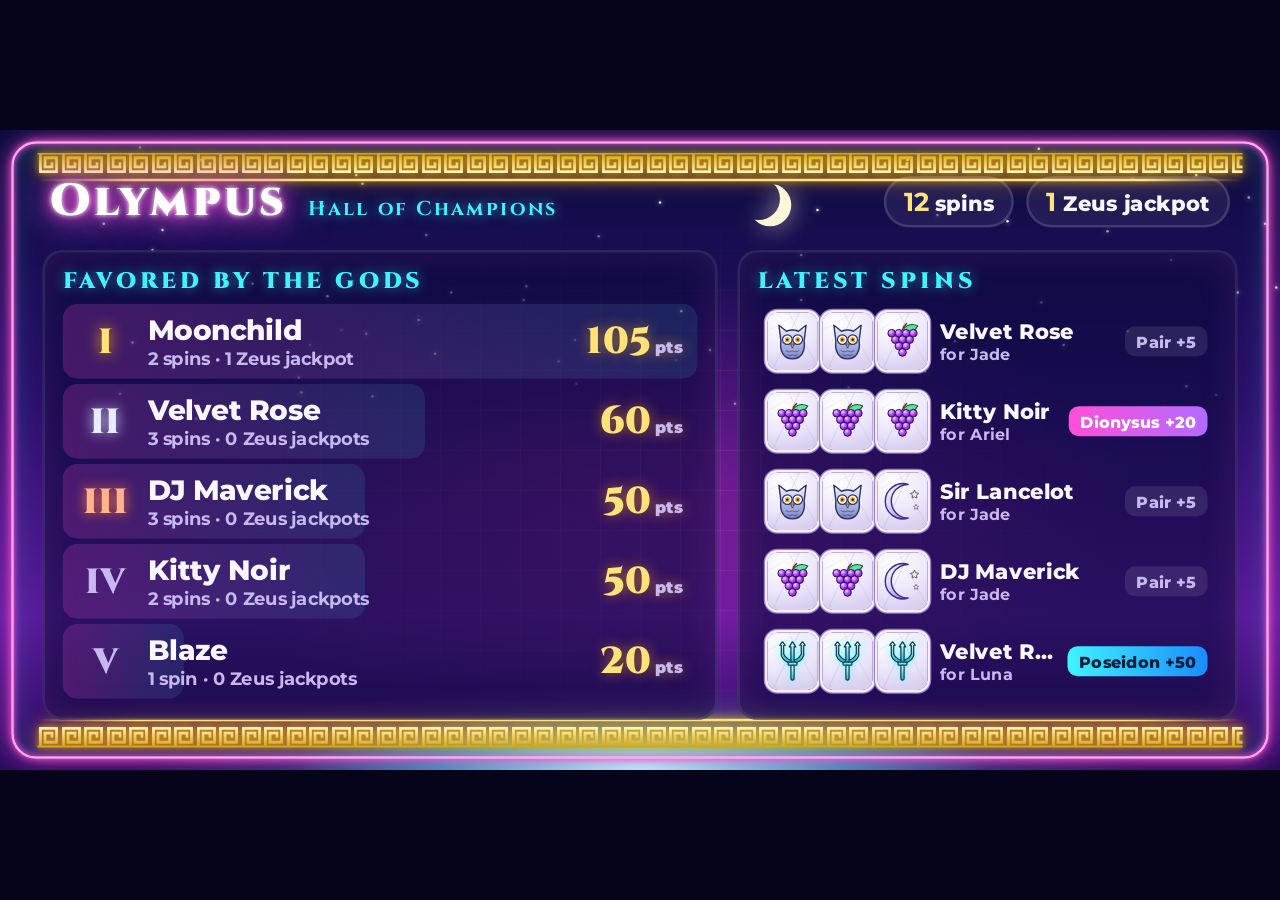
==== board.html @ 6d7fd1d7 "Add files via upload" ====
<!doctype html>
<html lang="en">
<head>
<meta charset="utf-8">
<meta name="viewport" content="width=device-width, initial-scale=1">
<title>Leaderboard</title>
<!-- In-world leaderboard. The board script drives it through the address after "#":
     t=club name, tot=spins.jackpots, n=sequence,
     top=name.points.spins.jackpots,... (best first)
     last=name.reels.outcome.points.dancer,... (newest first; reels like "555")
     goals=dancer.raised.goal.promise,... (tip goals), hit=dancer.goal.promise (Olympus Unlocked show)
     Names are URL-escaped, so "." and "," inside them never clash. With no "#", it plays a demo.
     Look and symbols come from theme.css and club.js. -->
<link rel="stylesheet" href="theme.css">
<style>
  header { position: absolute; left: 40px; right: 40px; top: 30px; height: 54px; z-index: 2; display: flex; align-items: center; justify-content: space-between; }
  .heading { display: flex; align-items: baseline; gap: 16px; }
  #club { font-size: 36px; display: inline-block; }
  #totals { display: flex; gap: 10px; }
  .chip { font-weight: 800; font-size: 17px; padding: 6px 14px; border-radius: 999px; background: #ffffff10; border: 2px solid #ffffff22; white-space: nowrap; }
  .chip b { color: var(--gold); font-size: 21px; }

  .panel { position: absolute; top: 96px; bottom: 40px; z-index: 2; border-radius: 16px; padding: 10px 14px;
           background: #0a0b3d99; border: 2px solid #ffffff1c; box-shadow: inset 0 0 30px #ff4fd822; }
  #left { left: 34px; width: 540px; }
  #right { left: 590px; right: 34px; }
  h2 { margin: 0 0 6px; font-family: var(--title-font); font-weight: 900; font-size: 18px; letter-spacing: 3px; color: var(--neon-cyan); text-shadow: 0 0 10px #3ff3ff88; }

  .row { position: relative; height: 60px; margin-bottom: 4px; border-radius: 12px; display: flex; align-items: center; gap: 12px; padding: 0 12px; overflow: hidden; }
  .row .bar { position: absolute; left: 0; top: 0; bottom: 0; border-radius: 12px; background: linear-gradient(90deg, #ff4fd833, #3ff3ff1a); transition: width .8s cubic-bezier(.2, .8, .2, 1); }
  .row > *:not(.bar) { position: relative; }
  .rank { width: 44px; text-align: center; font-family: var(--title-font); font-weight: 900; font-size: 28px; color: var(--dim); }
  .rank.r1 { color: var(--gold); text-shadow: 0 0 12px #ffb300; }
  .rank.r2 { color: #e8ecff; text-shadow: 0 0 10px #c9d4ff; }
  .rank.r3 { color: #ffb38a; text-shadow: 0 0 10px #ff7a3d; }
  .who { flex: 1; min-width: 0; }
  .name { font-weight: 800; font-size: 22px; white-space: nowrap; overflow: hidden; text-overflow: ellipsis; }
  .meta { font-size: 14px; color: var(--dim); font-weight: 700; }
  .score { font-family: var(--title-font); font-weight: 900; font-size: 30px; color: var(--gold); text-shadow: 0 0 10px #ffb30088; }
  .score small { font-family: var(--body-font); font-size: 13px; color: var(--dim); margin-left: 3px; }
  .row.hot { animation: hot 1.2s 2; }
  @keyframes hot { 50% { background: #ff4fd844; box-shadow: 0 0 20px #ff4fd888; } }

  .spin { height: 60px; margin-bottom: 4px; display: flex; align-items: center; gap: 10px; padding: 0 8px; border-radius: 12px; }
  .spin.new { animation: slide .6s cubic-bezier(.2, 1.3, .4, 1); background: #ffffff10; }
  @keyframes slide { from { transform: translateY(-40px); opacity: 0; } }
  .mini { display: flex; gap: 4px; }
  .mini div { width: 40px; height: 46px; border-radius: 8px; display: flex; align-items: center; justify-content: center;
              font-size: 32px; box-shadow: 0 0 0 2px #f4f1ff, 0 0 0 3px #9b7bd6; overflow: hidden; }
  .mini.rolling div .god { animation: roll .12s linear infinite; filter: blur(1.5px); }
  @keyframes roll { from { transform: translateY(-30px); } to { transform: translateY(30px); } }
  .spin .who .name { font-size: 17px; }
  .spin .meta { font-size: 13px; }
  .tag { font-weight: 800; font-size: 13px; padding: 4px 9px; border-radius: 8px; background: #ffffff18; color: var(--dim); white-space: nowrap; }
  .tag.w { background: linear-gradient(90deg, #ff4fd8, #b26bff); color: #fff; }
  .tag.p { background: linear-gradient(90deg, #3ff3ff, #1a8cff); color: #04203a; }
  .tag.j { background: linear-gradient(90deg, #fff6c2, #ffd23f); color: #4a2a00; box-shadow: 0 0 12px #ffd23f; }
  .empty { color: var(--dim); font-weight: 700; font-size: 18px; padding: 30px 10px; text-align: center; }
  .godtext { background: #0a0b3d88; }

  /* tip goals take turns with the latest spins */
  .goal { height: 64px; margin-bottom: 4px; padding: 6px 8px; border-radius: 12px; background: #ffffff0c; }
  .gline { display: flex; justify-content: space-between; align-items: baseline; gap: 10px; }
  .gline .name { font-size: 18px; }
  .amt { font-weight: 800; font-size: 14px; color: var(--gold); white-space: nowrap; }
  .gbar { height: 9px; margin: 4px 0 3px; border-radius: 5px; background: #ffffff18; overflow: hidden; }
  .gbar i { display: block; height: 100%; border-radius: 5px; background: linear-gradient(90deg, #ff4fd8, #ffe27a); box-shadow: 0 0 10px #ff4fd8; transition: width .8s; }
  .gprom { font-size: 13px; font-weight: 700; color: var(--dim); white-space: nowrap; overflow: hidden; text-overflow: ellipsis; }

  /* Olympus Unlocked: a dancer reached her tip goal */
  #ushow { position: absolute; inset: 0; z-index: 3; display: none;
           background: radial-gradient(60% 60% at 50% 50%, #ffd23f33, transparent 70%),
                       linear-gradient(180deg, #0a0b3df5, #2b0f6bf5 42%, #5a1a9af5 76%, #2a0a5ef5); }
  #ushow.on { display: block; animation: fadein .4s; }
  #ushow.out { animation: fadeout .5s forwards; }
  #ugods { position: absolute; left: 0; right: 0; top: 44px; display: flex; justify-content: center; gap: 34px; font-size: 84px; }
  #ugods span { animation: rise .7s cubic-bezier(.2, 1.6, .4, 1) both, hover 2s ease-in-out infinite alternate; }
  @keyframes rise { from { transform: translateY(70px) scale(.3); opacity: 0; } }
  @keyframes hover { to { translate: 0 -8px; } }
  #upromise { position: absolute; left: 60px; right: 60px; top: 398px; text-align: center; font-family: var(--title-font); font-weight: 900; font-size: 28px;
              color: var(--gold); text-shadow: 0 0 12px #ffb300aa; white-space: nowrap; overflow: hidden; text-overflow: ellipsis; }

  /* the big reel show played for each tipped spin, over the rankings */
  #show { position: absolute; inset: 0; z-index: 3; display: none;
          background: radial-gradient(55% 50% at 50% 58%, #ff2fd14d, transparent 70%),
                      linear-gradient(180deg, #0a0b3df5, #2b0f6bf5 42%, #5a1a9af5 76%, #2a0a5ef5); }
  #show.on, #gshow.on { display: block; animation: fadein .4s; }
  #show.out, #gshow.out { animation: fadeout .5s forwards; }
  #gshow { position: absolute; inset: 0; z-index: 3; display: none;
           background: radial-gradient(55% 50% at 50% 58%, #ff2fd14d, transparent 70%),
                       linear-gradient(180deg, #0a0b3df5, #2b0f6bf5 42%, #5a1a9af5 76%, #2a0a5ef5); }
  #gwho { position: absolute; left: 0; right: 0; top: 30px; text-align: center; }
  #gwho .title { font-size: 34px; display: inline-block; }
  #gwho .subtitle { font-size: 16px; margin-top: 2px; }
  #gtiles { position: absolute; left: 40px; right: 40px; top: 104px; bottom: 34px; display: flex; flex-wrap: wrap;
            justify-content: center; align-content: center; gap: 12px 22px; }
  .gtile { width: 210px; text-align: center; }
  .gname { font-family: var(--title-font); font-weight: 900; font-size: 17px; letter-spacing: 1px; color: #fff;
           text-shadow: 0 0 10px var(--neon-pink); white-space: nowrap; overflow: hidden; text-overflow: ellipsis; }
  .greels { display: flex; gap: 8px; justify-content: center; margin: 5px 0 6px; }
  .gtile .win-box { width: 56px; height: 120px; border-radius: 10px;
                    box-shadow: 0 0 0 3px #f4f1ff, 0 0 0 5px #9b7bd6, 0 0 14px 3px #ff4fd855, inset 0 0 14px #5a3a9a66; }
  .gtile .win-box.win { box-shadow: 0 0 0 3px #fff, 0 0 0 5px var(--wc), 0 0 26px 8px var(--wc); }
  .gtile .win-box::before, .gtile .win-box::after { height: 30px; }
  .gtile .cell { height: 40px; font-size: 32px; }
  .gtag { display: inline-block; }
  .gtag:empty { visibility: hidden; }
  .gtag.pop { animation: pop .5s cubic-bezier(.2, 1.6, .4, 1); }
  @keyframes fadein { from { opacity: 0; } }
  @keyframes fadeout { to { opacity: 0; } }
  #who { position: absolute; left: 0; right: 0; top: 30px; text-align: center; }
  #who .title { font-size: 38px; display: inline-block; }
  #who .subtitle { font-size: 18px; margin-top: 2px; }
  #reels { position: absolute; left: 0; right: 0; top: 112px; display: flex; justify-content: center; gap: 22px; }
  .win-box { --wc: #3ff3ff; position: relative; width: 210px; height: 270px; border-radius: 18px; overflow: hidden;
             box-shadow: 0 0 0 4px #f4f1ff, 0 0 0 7px #9b7bd6, 0 0 22px 6px #ff4fd866, 0 10px 30px #000c, inset 0 0 24px #5a3a9a66; }
  .win-box::before, .win-box::after { content: ""; position: absolute; left: 0; right: 0; height: 68px; z-index: 2; pointer-events: none; }
  .win-box::before { top: 0; background: linear-gradient(#2b0f6bd9, transparent); }
  .win-box::after { bottom: 0; background: linear-gradient(transparent, #2b0f6bd9); }
  .win-box.win { box-shadow: 0 0 0 4px #fff, 0 0 0 7px var(--wc), 0 0 50px 14px var(--wc), inset 0 0 24px #5a3a9a44; animation: pulse .5s infinite alternate; }
  @keyframes pulse { to { transform: scale(1.03); } }
  .win-box.thud { animation: thud .22s; }
  @keyframes thud { 40% { transform: translateY(6px); } }
  .strip { position: absolute; left: 0; right: 0; top: 0; will-change: transform; }
  .strip.fast { filter: blur(2.4px); }
  .cell { height: 90px; display: flex; align-items: center; justify-content: center; font-size: 70px; }
  .payline { position: absolute; left: 160px; right: 160px; top: 245px; height: 4px; border-radius: 2px; z-index: 3;
             background: linear-gradient(90deg, transparent, #ff4fd8, #3ff3ff, #ff4fd8, transparent); opacity: .6; box-shadow: 0 0 10px #ff4fd8; }
  #sbanner { position: absolute; left: 60px; right: 60px; top: 398px; height: 56px; display: flex; align-items: center; justify-content: center; gap: 16px; }
  #slabel { font-family: var(--title-font); font-weight: 900; font-size: 30px; letter-spacing: 1px; color: var(--gold);
            text-shadow: 0 0 10px #ffb300aa, 0 0 26px #ff4fd866; white-space: nowrap; overflow: hidden; text-overflow: ellipsis; max-width: 740px; }
  #slabel.pop, #spts { animation: pop .5s cubic-bezier(.2, 1.6, .4, 1); }
  @keyframes pop { from { transform: scale(.3); opacity: 0; } }
  #spts { font-weight: 800; font-size: 22px; padding: 6px 14px; border-radius: 12px; color: #fff;
          background: linear-gradient(90deg, #ff4fd8, #b26bff); box-shadow: 0 0 18px #ff4fd8aa; display: none; }
</style>
</head>
<body>
<div class="stage" id="stage">
  <header><div class="heading"><div class="title" id="club"></div><div class="subtitle">Hall of Champions</div></div><div id="totals"></div></header>
  <div class="panel" id="left"><h2>FAVORED BY THE GODS</h2><div id="top"></div></div>
  <div class="panel" id="right"><h2 id="rtitle">LATEST SPINS</h2><div id="last"></div><div id="goals" style="display:none"></div></div>
  <div id="show">
    <div class="column" style="left:84px;top:124px;height:244px"></div>
    <div class="column" style="right:84px;top:124px;height:244px"></div>
    <div id="who"></div>
    <div id="reels">
      <div class="win-box marble"><div class="strip"></div></div>
      <div class="win-box marble"><div class="strip"></div></div>
      <div class="win-box marble"><div class="strip"></div></div>
    </div>
    <div class="payline"></div>
    <div id="sbanner"><div id="slabel"></div><div id="spts"></div></div>
  </div>
  <div id="gshow"><div id="gwho"></div><div id="gtiles"></div></div>
  <div id="ushow"><div id="ugods"></div><div id="upromise"></div></div>
  <div class="tide" id="tide"></div>
  <div class="godtext" id="godtext"></div>
  <canvas class="fx" id="fx" width="1024" height="512"></canvas>
</div>
<script src="club.js"></script>
<script>
const stage = $('stage');
const fx = Fx($('fx'));
const NUMERALS = ['I', 'II', 'III', 'IV', 'V'];
let lastN = null, demoTimer = null;

fit(stage);
scenery(stage, [590, 38]);

function render(d, animate, fresh) {
  fitText($('club'), d.title || CLUB_DEFAULT, 400, 36);
  $('totals').innerHTML = `<div class="chip"><b>${d.spins}</b> spins</div>`
    + `<div class="chip"><b>${d.jackpots}</b> Zeus jackpot${d.jackpots == 1 ? '' : 's'}</div>`;

  const best = Math.max(1, ...d.top.map(p => p.pts));
  const hotName = animate && d.last[0] ? d.last[0].name : null;
  $('top').innerHTML = d.top.length ? d.top.map((p, i) => `
    <div class="row${p.name === hotName ? ' hot' : ''}">
      <div class="bar" style="width:${Math.max(6, p.pts / best * 100)}%"></div>
      <div class="rank r${i + 1}">${NUMERALS[i]}</div>
      <div class="who"><div class="name">${esc(p.name)}</div>
        <div class="meta">${p.spins} spin${p.spins == 1 ? '' : 's'} · ${p.jp} Zeus jackpot${p.jp == 1 ? '' : 's'}</div></div>
      <div class="score">${p.pts}<small>pts</small></div>
    </div>`).join('') : '<div class="empty">No spins yet tonight.<br>Tip a dancer\'s jar to spin the reels of the gods!</div>';

  $('last').innerHTML = d.last.length ? d.last.map((s, i) => {
    const cls = s.outcome === 'JACKPOT' ? 'j' : s.outcome === 'POSEIDON' ? 'p' : (s.outcome === 'MISS' || s.outcome === 'PAIR') ? '' : 'w';
    return `<div class="spin${animate && i === 0 ? ' new' : ''}">
      <div class="mini${animate && i === 0 ? ' rolling' : ''}">${s.reels.map(r => `<div class="marble">${sym(r)}</div>`).join('')}</div>
      <div class="who"><div class="name">${esc(s.name)}</div><div class="meta">for ${esc(s.dancer)}</div></div>
      <div class="tag ${cls}">${OUTCOMES[s.outcome] || esc(s.outcome)}${s.pts > 0 ? ' +' + s.pts : ''}</div>
    </div>`;
  }).join('') : '<div class="empty">Spins show up here as they happen.</div>';

  // Tip goals
  $('goals').innerHTML = d.goals.map(g => `<div class="goal">
      <div class="gline"><span class="name">${esc(g.dancer)}</span><span class="amt">L$${g.raised} / L$${g.goal}</span></div>
      <div class="gbar"><i style="width:${Math.min(100, g.raised / g.goal * 100)}%"></i></div>
      <div class="gprom">${esc(g.text) || '&nbsp;'}</div>
    </div>`).join('');
  haveGoals = d.goals.length > 0;
  showRight();

  if (animate && d.last[0]) {
    setTimeout(() => document.querySelectorAll('.mini.rolling').forEach(m => m.classList.remove('rolling')), 1300);
    let spins = fresh === undefined ? 1 : fresh;
    if (d.hit) spins--;   // the update that carries Olympus Unlocked isn't a spin
    if (d.group.length) { const g = d.group, payer = d.payer; queueShow(() => playGroupShow(g, payer)); }
    else {
      // Several spins can land between two updates: show each of them, oldest first
      for (let k = Math.min(spins, d.last.length) - 1; k >= 0; k--) {
        const s = d.last[k], label = k === 0 ? d.label : '';
        queueShow(() => playShow(s, label));
      }
    }
  }
  if (animate && d.hit) { const hit = d.hit; queueShow(() => playUnlock(hit)); }
}

// The right panel takes turns between the latest spins and the tip goals
let haveGoals = false, onGoals = false;
function showRight() {
  const g = onGoals && haveGoals;
  $('rtitle').textContent = g ? 'TIP GOALS' : 'LATEST SPINS';
  $('goals').style.display = g ? 'block' : 'none';
  $('last').style.display = g ? 'none' : 'block';
}
setInterval(() => { onGoals = !onGoals; showRight(); }, 8000);

// Shows wait their turn instead of cutting each other off
const showQueue = [];
let showing = false;
function queueShow(fn) {
  if (showQueue.length >= 8) showQueue.shift();
  showQueue.push(fn);
  if (!showing) nextShow();
}
function nextShow() {
  const fn = showQueue.shift();
  showing = !!fn;
  if (fn) fn();
}

// ---- the big reel shows: one tipper's spin, or "spin everyone" with every dancer at once (with sound)
const show = $('show'), gshow = $('gshow'), ushow = $('ushow');
const boxes = [...show.querySelectorAll('.win-box')];
const strips = [...show.querySelectorAll('.strip')];
const rand = () => Math.random() * GODS.length | 0;
const cell = i => `<div class="cell">${sym(i)}</div>`;
const around = i => [(i + 5) % 6, i, (i + 1) % 6];
const RANK = ['JACKPOT', 'POSEIDON', 'APHRODITE', 'DIONYSUS', 'ATHENA', 'ARTEMIS', 'PAIR'];
let showToken = 0, showTimer;

function setStatic(st, s) {
  st.dataset.cur = s; st.style.transition = 'none'; st.style.transform = 'translateY(0)';
  st.innerHTML = around(s).map(cell).join('');
}
strips.forEach(st => setStatic(st, rand()));
function thud(box) { box.classList.remove('thud'); void box.offsetWidth; box.classList.add('thud'); }

// Spins each strip to its final symbol; durFor(i) gives each strip's spin time, thudAt(i) whether its
// landing makes a sound; done() runs after the last one lands
function spinSet(sts, bxs, finals, cellH, durFor, thudAt, my, done) {
  let left = finals.length;
  Sound.whoosh();
  const ticker = setInterval(() => Sound.tick(), 70);
  finals.forEach((f, i) => {
    const st = sts[i], dur = durFor(i), from = +st.dataset.cur || 0, mid = [];
    for (let k = 0; k < 16 + (i % 3) * 5; k++) mid.push(rand());
    const seq = [(from + 5) % 6, from, ...mid, ...around(f)];
    st.style.transition = 'none'; st.style.transform = 'translateY(0)';
    st.innerHTML = seq.map(cell).join(''); void st.offsetWidth;
    st.classList.add('fast');
    st.style.transition = `transform ${dur}s cubic-bezier(.15,.6,.22,1.06)`;
    st.style.transform = `translateY(${-(seq.length - 3) * cellH}px)`;
    setTimeout(() => st.classList.remove('fast'), dur * 700);
    setTimeout(() => {
      if (my !== showToken) { clearInterval(ticker); return; }
      setStatic(st, f); thud(bxs[i]);
      if (thudAt(i)) Sound.stop();
      if (--left === 0) { clearInterval(ticker); done(); }
    }, dur * 1000 + 30);
  });
}

function markWins(bxs, reels) {
  const triple = reels[0] === reels[1] && reels[1] === reels[2];
  bxs.forEach((b, i) => {
    b.style.setProperty('--wc', GODS[reels[i]].color);
    if (triple || reels.filter(y => y === reels[i]).length > 1) b.classList.add('win');
  });
  return triple;
}

// Fade the show out after a while (sooner when others are waiting), light up the tipper's row
// in the rankings, then play the next waiting show
function endShowLater(el, my, name) {
  showTimer = setTimeout(() => {
    el.classList.add('out');
    setTimeout(() => {
      if (my !== showToken) return;
      el.className = ''; stage.classList.remove('win');
      [...document.querySelectorAll('.row')].forEach(row => {
        if (row.querySelector('.name').textContent === name) { row.classList.remove('hot'); void row.offsetWidth; row.classList.add('hot'); }
      });
      nextShow();
    }, 500);
  }, showQueue.length ? 4000 : 6500);
}

function startShow() {
  const my = ++showToken;
  clearTimeout(showTimer);
  show.className = ''; gshow.className = ''; ushow.className = ''; stage.classList.remove('win');
  return my;
}

function playShow(s, label) {
  if (s.reels.length !== 3) return nextShow();
  const my = startShow();
  $('who').innerHTML = `<div class="title"></div><div class="subtitle">spins the reels for ${esc(s.dancer)}</div>`;
  fitText($('who').firstChild, s.name, 760, 38);
  $('slabel').className = ''; $('slabel').textContent = ''; $('spts').style.display = 'none';
  boxes.forEach(b => b.classList.remove('win'));
  show.className = 'on';
  spinSet(strips, boxes, s.reels, 90, i => 1.6 + i * .45, () => true, my, () => {
    if (markWins(boxes, s.reels)) stage.classList.add('win');
    $('slabel').textContent = label || OUTCOMES[s.outcome] || ''; $('slabel').className = 'pop';
    if (s.pts > 0) { $('spts').textContent = `+${s.pts} pts`; $('spts').style.display = 'block'; }
    celebrate(stage, fx, s.outcome, $('godtext'), $('tide'), `${s.name} for ${s.dancer}`, true);
    endShowLater(show, my, s.name);
  });
}

// A dancer reached her tip goal: every god appears, and everything goes off at once
function playUnlock(hit) {
  const my = startShow();
  $('ugods').innerHTML = [5, 4, 3, 2, 0, 1].map((g, i) => `<span style="animation-delay:${i * .12}s, ${i * .2}s">${sym(g)}</span>`).join('');
  $('upromise').textContent = hit.text;
  ushow.className = 'on';
  stage.classList.add('win');
  celebrate(stage, fx, 'UNLOCK', $('godtext'), $('tide'), `${hit.dancer} reached her L$${hit.goal} goal!`, true);
  showTimer = setTimeout(() => {
    ushow.classList.add('out');
    setTimeout(() => { if (my !== showToken) return; ushow.className = ''; stage.classList.remove('win'); nextShow(); }, 500);
  }, 9000);
}

// "Spin everyone": a tile per dancer, all spinning together; the best result gets the big effect
function playGroupShow(group, payer) {
  if (!group.length) return nextShow();
  const my = startShow();
  $('gwho').innerHTML = `<div class="title"></div><div class="subtitle">spins the reels for every dancer!</div>`;
  fitText($('gwho').firstChild, payer, 760, 38);
  $('gtiles').innerHTML = group.map(g => `<div class="gtile"><div class="gname">${esc(g.dancer)}</div>
    <div class="greels">${[0, 1, 2].map(() => '<div class="win-box marble"><div class="strip"></div></div>').join('')}</div>
    <div class="gtag"></div></div>`).join('');
  const tiles = [...gshow.querySelectorAll('.gtile')];
  const sts = [...gshow.querySelectorAll('.strip')], bxs = [...gshow.querySelectorAll('.win-box')];
  sts.forEach(st => setStatic(st, rand()));
  gshow.className = 'on';
  const finals = [].concat(...group.map(g => g.reels));
  spinSet(sts, bxs, finals, 40, i => 1.4 + (i / 3 | 0) * .3 + (i % 3) * .3, i => i % 3 === 2, my, () => {
    let best = group[0];
    group.forEach((g, t) => {
      markWins(bxs.slice(t * 3, t * 3 + 3), g.reels);
      const tag = tiles[t].querySelector('.gtag');
      tag.textContent = `${OUTCOMES[g.outcome] || g.outcome}${g.pts > 0 ? ' +' + g.pts : ''}`;
      tag.className = 'gtag tag pop ' + (g.outcome === 'JACKPOT' ? 'j' : g.outcome === 'POSEIDON' ? 'p' : g.outcome === 'PAIR' ? '' : 'w');
      if (RANK.indexOf(g.outcome) < RANK.indexOf(best.outcome)) best = g;
    });
    stage.classList.add('win');
    celebrate(stage, fx, best.outcome, $('godtext'), $('tide'), `${payer} for ${best.dancer}`, true);
    endShowLater(gshow, my, payer);
  });
}

function parse(h) {
  const list = s => (s || '').split(',').filter(Boolean).map(e => e.split('.'));
  const tot = (h.tot || '0.0').split('.');
  return {
    title: dec(h.t), spins: +tot[0] || 0, jackpots: +tot[1] || 0, label: dec(h.lab), payer: dec(h.gp),
    group: list(h.grp).map(f => ({ dancer: dec(f[0]), reels: (f[1] || '').split('').map(Number), outcome: f[2] || '', pts: +f[3] || 0 })).filter(g => g.reels.length === 3),
    goals: list(h.goals).map(f => ({ dancer: dec(f[0]), raised: +f[1] || 0, goal: +f[2] || 1, text: dec(f[3]) })),
    hit: h.hit ? (f => ({ dancer: dec(f[0]), goal: f[1], text: dec(f[2]) }))(h.hit.split('.')) : null,
    top: list(h.top).map(f => ({ name: dec(f[0]), pts: +f[1] || 0, spins: +f[2] || 0, jp: +f[3] || 0 })),
    last: list(h.last).map(f => ({ name: dec(f[0]), reels: (f[1] || '').split('').map(Number), outcome: f[2] || '', pts: +f[3] || 0, dancer: dec(f[4]) }))
  };
}
function apply() {
  const h = readHash();
  if (!('n' in h)) return startDemo();
  clearInterval(demoTimer); demoTimer = null;
  if (h.n === lastN) { render(parse(h), false); return; }   // only the tip goals changed
  const animate = lastN !== null;
  // how many spins happened since the last update (the board script batches updates)
  const fresh = animate ? Math.max(1, Math.min(5, (+h.n) - (+lastN))) : 0;
  lastN = h.n;
  render(parse(h), animate, fresh);
}
addEventListener('hashchange', apply);

// ---- demo for previewing in a browser
function startDemo() {
  if (demoTimer) return;
  const names = ['Velvet Rose', 'DJ Maverick', 'Sir Lancelot', 'Kitty Noir', 'Blaze', 'Moonchild', 'Rocco'];
  const dancers = ['Ariel', 'Luna', 'Jade'];
  const outs = [['JACKPOT', 100, 5, 'ZEUS! Full power for 30s'], ['POSEIDON', 50, 4, "Poseidon's tide for 20s"],
                ['APHRODITE', 30, 3, "Aphrodite's fireworks for 20s"], ['DIONYSUS', 20, 2, 'Wild Dionysus for 15s'],
                ['ATHENA', 15, 0, "Athena's blessing for 12s"], ['ARTEMIS', 10, 1, 'Moonlight pulses for 10s'],
                ['PAIR', 5, -1, 'A gift from the gods (8s)'], ['PAIR', 5, -1, 'A gift from the gods (8s)']];
  const stats = {}, d = { title: '', spins: 0, jackpots: 0, top: [], last: [], group: [], hit: null,
    goals: [{ dancer: 'Luna', raised: 620, goal: 1000, text: 'Lap dance raffle!' }, { dancer: 'Jade', raised: 1900, goal: 2500, text: 'Costume change' }, { dancer: 'Ariel', raised: 150, goal: 500, text: '' }] };
  let k = 0;
  const one = (name, dancer) => {
    const o = k % 9 === 4 ? outs[0] : k % 9 === 7 ? outs[1] : outs[2 + (Math.random() * (outs.length - 2) | 0)];
    k++;
    const a = Math.random() * 6 | 0, b = (a + 1 + (Math.random() * 5 | 0)) % 6;
    const reels = o[2] >= 0 ? [o[2], o[2], o[2]] : [a, a, b];
    const s = stats[name] || (stats[name] = { name, pts: 0, spins: 0, jp: 0 });
    s.pts += o[1]; s.spins++; if (o[0] === 'JACKPOT') { s.jp++; d.jackpots++; }
    d.spins++;
    d.last = [{ name, reels, outcome: o[0], pts: o[1], dancer }, ...d.last].slice(0, 5);
    d.label = o[3];
    return { dancer, reels, outcome: o[0], pts: o[1] };
  };
  // every third demo spin is a "spin everyone" across all the dancers
  let r = 0;
  const roll = (anim) => {
    const name = names[Math.random() * names.length | 0];
    d.group = [];
    d.hit = anim && r % 5 === 4 ? { dancer: 'Luna', goal: 1000, text: 'Lap dance raffle!' } : null;
    if (anim && r++ % 3 === 1) { d.payer = name; d.group = ['Ariel', 'Luna', 'Jade', 'Nyx', 'Calypso'].map(x => one(name, x)); }
    else one(name, dancers[Math.random() * dancers.length | 0]);
    d.top = Object.values(stats).sort((x, y) => y.pts - x.pts).slice(0, 5);
    render(d, anim);
  };
  for (let i = 0; i < 12; i++) roll(false);
  setTimeout(() => roll(true), 1500);
  demoTimer = setInterval(() => roll(true), 12000);
}

apply();
</script>
</body>
</html>
---- theme.css ----
/* Club look shared by every screen (index.html, board.html, dancer.html).
   Change colors and fonts here and all three follow. */
@import url('https://fonts.googleapis.com/css2?family=Cinzel:wght@700;900&family=Montserrat:wght@500;700;800&display=swap');

:root {
  --sky-top: #0a0b3d;
  --sky-mid: #2b0f6b;
  --sky-low: #5a1a9a;
  --neon-pink: #ff4fd8;
  --neon-cyan: #3ff3ff;
  --neon-violet: #b26bff;
  --marble: #f6f2ff;
  --gold: #ffe27a;
  --gold-deep: #c98a00;
  --ink: #fbf7ff;
  --dim: #c7b8ef;
  --title-font: Cinzel, Georgia, serif;
  --body-font: Montserrat, "Segoe UI", sans-serif;
}

* { box-sizing: border-box; }
html, body { margin: 0; height: 100%; background: #05041a; overflow: hidden; }
body { font-family: var(--body-font); color: var(--ink); }

/* 1024x512 scene, scaled to fit by club.js */
.stage {
  position: absolute; left: 50%; top: 50%; width: 1024px; height: 512px; transform-origin: center;
  overflow: hidden;   /* square corners: Second Life can't show see-through parts of a web screen */
  background:
    radial-gradient(55% 50% at 50% 58%, #ff2fd14d, transparent 70%),
    radial-gradient(60% 28% at 50% 106%, #3ff3ff66, transparent 70%),
    linear-gradient(180deg, var(--sky-top) 0%, var(--sky-mid) 42%, var(--sky-low) 76%, #2a0a5e 100%);
}
.stage.flash { animation: flash .12s 9 alternate; }
@keyframes flash { to { background: linear-gradient(180deg, #dff4ff, #b9a8ff 60%, #ff9fe8); } }

/* vaporwave tiled wall glowing behind the middle */
.grid { position: absolute; inset: 0; pointer-events: none;
  background-image: linear-gradient(#ffffff14 1px, transparent 1px), linear-gradient(90deg, #ffffff14 1px, transparent 1px);
  background-size: 32px 32px;
  -webkit-mask-image: radial-gradient(55% 60% at 50% 55%, #000, transparent 75%);
  mask-image: radial-gradient(55% 60% at 50% 55%, #000, transparent 75%); }

/* night sky */
.stars { position: absolute; left: 0; right: 0; top: 0; height: 46%; pointer-events: none; }
.stars i { position: absolute; width: 2px; height: 2px; border-radius: 50%; background: #fff; box-shadow: 0 0 4px #fff;
  animation: twinkle 3s infinite ease-in-out; }
@keyframes twinkle { 50% { opacity: .2; } }
.moon { position: absolute; width: 34px; height: 34px; border-radius: 50%; box-shadow: 9px 5px 0 0 #fff6d8;
  filter: drop-shadow(0 0 10px #fff6d8aa); pointer-events: none; }

/* glowing pool at the bottom */
.pool { position: absolute; left: 22%; right: 22%; bottom: -46px; height: 96px; border-radius: 50%; pointer-events: none;
  background: radial-gradient(#b8ffff, #3ff3ff77 40%, transparent 70%); filter: blur(3px); animation: pool 4s ease-in-out infinite alternate; }
@keyframes pool { to { opacity: .6; transform: scaleX(1.06); } }

/* neon tube around the edge */
.neon { position: absolute; inset: 9px; border-radius: 20px; border: 2px solid #ffa6ee; pointer-events: none; z-index: 5;
  box-shadow: 0 0 6px var(--neon-pink), 0 0 20px #ff4fd8aa, inset 0 0 6px var(--neon-pink), inset 0 0 22px #3ff3ff33;
  animation: buzz 7s infinite; }
@keyframes buzz { 0%, 91%, 93%, 95%, 100% { opacity: 1; } 92%, 94% { opacity: .55; } }
.stage.win .neon { animation: neonwin .35s infinite alternate; }
@keyframes neonwin { to { border-color: #b8ffff; box-shadow: 0 0 6px var(--neon-cyan), 0 0 26px #3ff3ffcc, inset 0 0 8px var(--neon-cyan), inset 0 0 26px #ff4fd855; } }

/* gold greek key bands */
.key { position: absolute; left: 30px; right: 30px; height: 18px; pointer-events: none;
  background: url("data:image/svg+xml,%3Csvg xmlns='http://www.w3.org/2000/svg' width='20' height='20'%3E%3Cdefs%3E%3ClinearGradient id='g' x1='0' y1='0' x2='0' y2='1'%3E%3Cstop offset='0' stop-color='%23fff3b0'/%3E%3Cstop offset='1' stop-color='%23e0a100'/%3E%3C/linearGradient%3E%3C/defs%3E%3Cpath d='M0 19H20M3 19V3H17V15H7V7H13V11' fill='none' stroke='url(%23g)' stroke-width='2.4'/%3E%3C/svg%3E") repeat-x 0 0 / 18px 18px;
  filter: drop-shadow(0 0 3px #ffb300) drop-shadow(0 0 8px #ffb30077); }
.key::after { content: ""; position: absolute; left: 0; right: 0; top: -5px; height: 2px; border-radius: 1px;
  background: linear-gradient(90deg, transparent, #ffe27a 8%, #ffe27a 92%, transparent); }
.key.top { top: 18px; transform: scaleY(-1); }
.key.bottom { bottom: 18px; }

/* marble column */
.column { position: absolute; width: 50px; pointer-events: none; border-radius: 3px;
  background: linear-gradient(90deg, #2b0f6b55, transparent 30%, transparent 65%, #2b0f6b77),
              repeating-linear-gradient(90deg, #fbf8ff 0 7px, #cfc4ea 7px 9px);
  box-shadow: -6px 0 18px #ff4fd866, 6px 0 18px #3ff3ff55; }
.column::before, .column::after { content: ""; position: absolute; left: -10px; right: -10px; height: 15px; border-radius: 4px;
  background: linear-gradient(#ffffff, #d6cdee); box-shadow: 0 0 10px #ff4fd855; }
.column::before { top: -13px; }
.column::after { bottom: -13px; }
.column .vine { position: absolute; left: -12px; top: 0; overflow: visible; z-index: 1; filter: drop-shadow(0 0 4px #5be3a066); }

/* titles in glowing neon capitals */
.title { font-family: var(--title-font); font-weight: 900; letter-spacing: 3px; color: #fff; white-space: nowrap;
  text-shadow: 0 0 4px #fff, 0 0 12px var(--neon-pink), 0 0 26px var(--neon-pink), 0 0 42px var(--neon-violet); }
.subtitle { font-family: var(--title-font); font-weight: 700; letter-spacing: 2px; color: var(--neon-cyan);
  text-shadow: 0 0 10px #3ff3ffaa; }

/* god symbols (drawn in club.js) */
.god { width: 1em; height: 1em; overflow: visible; vertical-align: middle; }
.god4 { filter: drop-shadow(0 0 4px #3ff3ffaa); }
.god5 { filter: drop-shadow(0 0 5px #ffd23fcc); }

/* white marble tile used for reels */
.marble {
  background:
    linear-gradient(115deg, transparent 40%, #b8a9d955 41.5%, transparent 43%),
    linear-gradient(62deg, transparent 63%, #b8a9d944 64%, transparent 65.5%),
    linear-gradient(150deg, transparent 20%, #c9bde633 21%, transparent 22.5%),
    radial-gradient(120% 80% at 30% 20%, #ffffff, #ece6fb 60%, #d9cff0);
}

/* big god announcement and Poseidon's wave */
.godtext { position: absolute; inset: 0; z-index: 7; display: none; flex-direction: column; align-items: center; justify-content: center; pointer-events: none; }
.godtext.show { display: flex; }
.godtext .big { font-family: var(--title-font); font-weight: 900; font-size: 130px; letter-spacing: 8px; line-height: 1;
  animation: zoom .6s cubic-bezier(.2, 1.6, .4, 1); }
.godtext .sub { font-family: var(--title-font); font-weight: 900; font-size: 32px; letter-spacing: 6px; color: #fff; margin-top: 6px;
  text-shadow: 0 0 12px var(--neon-pink); animation: zoom .6s .15s both cubic-bezier(.2, 1.6, .4, 1); }
.godtext.zeus .big { color: #fff8d0; font-size: 150px; text-shadow: 0 0 8px #fff, 0 0 20px #ffd23f, 0 0 40px #ffb300, 0 0 70px #9fdcff;
  animation: zoom .6s cubic-bezier(.2, 1.6, .4, 1), crackle .09s .6s 12 alternate; }
@keyframes crackle { to { text-shadow: 0 0 14px #fff, 0 0 34px #9fdcff, 0 0 60px #ffd23f, 0 0 90px #fff; } }
.godtext.poseidon .big { color: #e6ffff; text-shadow: 0 0 8px #fff, 0 0 20px #3ff3ff, 0 0 44px #1a8cff; }
.godtext.aphrodite .big { color: #ffe6f6; font-size: 104px; text-shadow: 0 0 8px #fff, 0 0 20px #ff4fd8, 0 0 44px #ff2f6e; }
.godtext.dionysus .big { color: #f3d2ff; font-size: 110px; text-shadow: 0 0 8px #fff, 0 0 20px #c77dff, 0 0 44px #7a1fd0; }
.godtext.unlock { justify-content: center; }
.godtext.unlock .big { color: #fff8d0; font-size: 82px; letter-spacing: 4px; text-align: center; text-shadow: 0 0 8px #fff, 0 0 20px #ffd23f, 0 0 40px #ff4fd8, 0 0 70px #3ff3ff; }
.godtext.unlock .sub { font-size: 26px; letter-spacing: 3px; }
.godtext.athena .big { color: #f4f6ff; text-shadow: 0 0 8px #fff, 0 0 20px #c9d4ff, 0 0 44px #6a7cff; }
.godtext.artemis .big { color: #f6f2ff; font-size: 120px; text-shadow: 0 0 8px #fff, 0 0 20px #c3b4ff, 0 0 44px #8a6bff; }
@keyframes zoom { from { transform: scale(0) rotate(-6deg); opacity: 0; } }

/* shakes; "translate" stacks on top of the scaling transform */
.stage.quake { animation: quake .08s 16; }
@keyframes quake { 25% { translate: -6px 4px; } 50% { translate: 5px -5px; } 75% { translate: -4px -3px; } }
.stage.sway { animation: sway 1.2s ease-in-out 3; }
@keyframes sway { 25% { translate: -8px 2px; rotate: -.6deg; } 75% { translate: 8px -2px; rotate: .6deg; } }
.stage.bounce { animation: bounce .3s 4; }
@keyframes bounce { 50% { translate: 0 -8px; } }

/* Athena's shining sweep, a color wash, and Artemis's moon swelling */
.sweep { position: absolute; top: -20%; bottom: -20%; width: 180px; left: -260px; z-index: 6; pointer-events: none; display: none;
  background: linear-gradient(90deg, transparent, #ffffffcc, transparent); transform: skewX(-20deg); }
.sweep.go { display: block; animation: sweep .9s ease-in-out 3; }
@keyframes sweep { to { left: 1120px; } }
.wash { position: absolute; inset: 0; z-index: 4; pointer-events: none; opacity: 0;
  background: radial-gradient(circle at 50% 50%, var(--wash, #ff4fd8) 0%, transparent 70%); }
.wash.go { animation: wash .7s ease-in-out 4 alternate; }
@keyframes wash { to { opacity: .55; } }
.moon.full { animation: moonup 3.2s ease-in-out; z-index: 6; }
@keyframes moonup { 30%, 70% { transform: scale(3.2); filter: drop-shadow(0 0 30px #fff6d8) drop-shadow(0 0 60px #c3b4ff); } }

.tide { position: absolute; left: -10%; right: -10%; bottom: -380px; height: 380px; z-index: 6; pointer-events: none; display: none;
  background:
    url("data:image/svg+xml,%3Csvg xmlns='http://www.w3.org/2000/svg' width='240' height='40'%3E%3Cpath d='M0 20Q30 0 60 20T120 20T180 20T240 20V40H0Z' fill='%233ff3ff' fill-opacity='.75'/%3E%3C/svg%3E") repeat-x 0 0 / 240px 40px,
    linear-gradient(#3ff3ffbb, #1a5affaa) 0 39px / 100% 100% no-repeat; }
.tide.show { display: block; animation: tide 4.2s ease-in-out, swell .8s linear infinite; }
@keyframes tide { 0% { transform: translateY(0); } 30% { transform: translateY(-340px); } 45% { transform: translateY(-300px); } 60% { transform: translateY(-350px); } 100% { transform: translateY(0); } }
@keyframes swell { to { background-position: 240px 0, 0 39px; } }

canvas.fx { position: absolute; inset: 0; z-index: 9; pointer-events: none; }
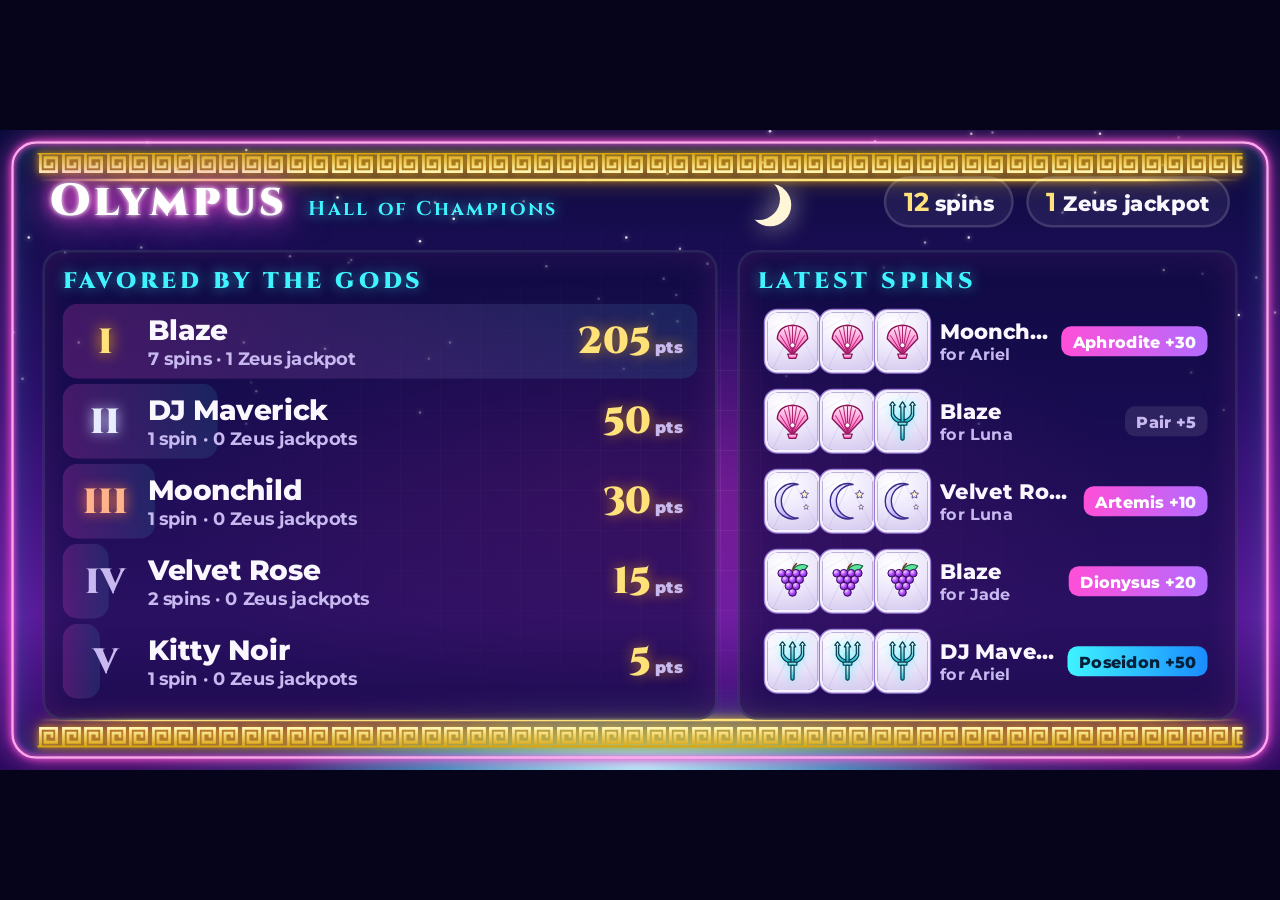
==== commit 1b7ae6d7: "Add files via upload" ====
--- a/board.html
+++ b/board.html
@@ -57,6 +57,9 @@
   .tag.j { background: linear-gradient(90deg, #fff6c2, #ffd23f); color: #4a2a00; box-shadow: 0 0 12px #ffd23f; }
   .empty { color: var(--dim); font-weight: 700; font-size: 18px; padding: 30px 10px; text-align: center; }
   .godtext { background: #0a0b3d88; }
+
+  /* shows any page error on the board, since Second Life has no console to read it in */
+  #err { position: absolute; left: 40px; right: 40px; bottom: 2px; z-index: 20; font-size: 13px; font-weight: 700; color: #ffb3b3; text-align: center; white-space: nowrap; overflow: hidden; }
 
   /* tip goals take turns with the latest spins */
   .goal { height: 64px; margin-bottom: 4px; padding: 6px 8px; border-radius: 12px; background: #ffffff0c; }
@@ -157,7 +160,9 @@
   <div class="tide" id="tide"></div>
   <div class="godtext" id="godtext"></div>
   <canvas class="fx" id="fx" width="1024" height="512"></canvas>
+  <div id="err"></div>
 </div>
+<script>window.onerror = m => { document.getElementById('err').textContent = 'Screen error: ' + m; };</script>
 <script src="club.js"></script>
 <script>
 const stage = $('stage');
@@ -204,7 +209,7 @@
 
   if (animate && d.last[0]) {
     setTimeout(() => document.querySelectorAll('.mini.rolling').forEach(m => m.classList.remove('rolling')), 1300);
-    let spins = fresh === undefined ? 1 : fresh;
+    let spins = fresh >= 0 ? fresh : 1;
     if (d.hit) spins--;   // the update that carries Olympus Unlocked isn't a spin
     if (d.group.length) { const g = d.group, payer = d.payer; queueShow(() => playGroupShow(g, payer)); }
     else {
@@ -236,10 +241,15 @@
   showQueue.push(fn);
   if (!showing) nextShow();
 }
+let showWatch;
 function nextShow() {
+  clearTimeout(showWatch);
   const fn = showQueue.shift();
   showing = !!fn;
-  if (fn) fn();
+  if (!fn) return;
+  // A show that fails, or never finishes, must not block the ones after it
+  showWatch = setTimeout(nextShow, 20000);
+  try { fn(); } catch (e) { $('err').textContent = 'Screen error: ' + e.message; nextShow(); }
 }
 
 // ---- the big reel shows: one tipper's spin, or "spin everyone" with every dancer at once (with sound)
@@ -392,6 +402,9 @@
   const h = readHash();
   if (!('n' in h)) return startDemo();
   clearInterval(demoTimer); demoTimer = null;
+  // If the viewer reloads the page on an update, remember the last spin so its show still plays
+  if (lastN === null) { try { lastN = sessionStorage.getItem('n'); } catch (e) {} }
+  try { sessionStorage.setItem('n', h.n); } catch (e) {}
   if (h.n === lastN) { render(parse(h), false); return; }   // only the tip goals changed
   const animate = lastN !== null;
   // how many spins happened since the last update (the board script batches updates)
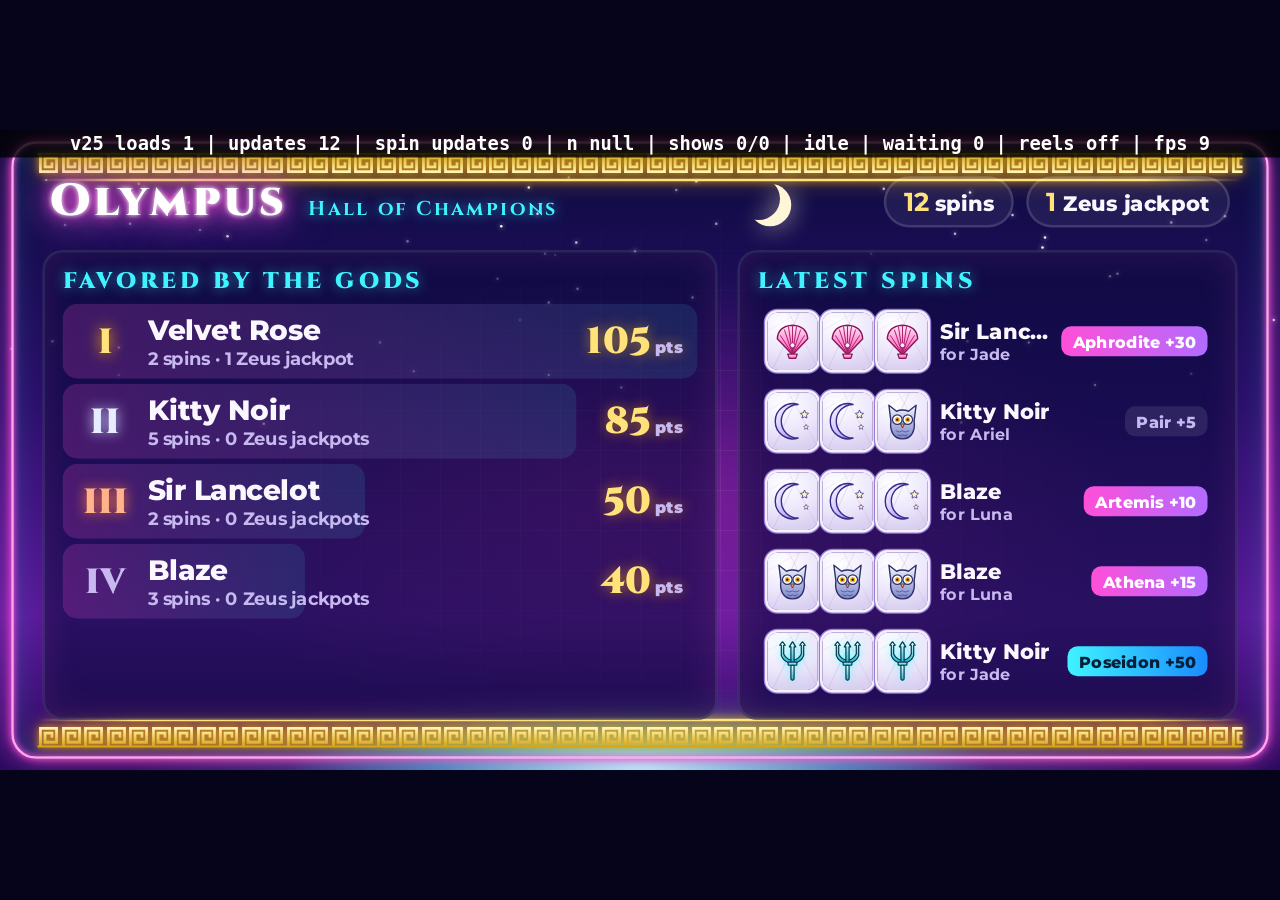
==== commit 8c64ea52: "Add files via upload" ====
--- a/board.html
+++ b/board.html
@@ -59,6 +59,7 @@
   .godtext { background: #0a0b3d88; }
 
   /* shows any page error on the board, since Second Life has no console to read it in */
+  #dbg { position: absolute; left: 0; right: 0; top: 0; z-index: 30; padding: 2px 8px; font: 700 15px monospace; color: #fff; background: #000c; text-align: center; white-space: nowrap; }
   #err { position: absolute; left: 40px; right: 40px; bottom: 2px; z-index: 20; font-size: 13px; font-weight: 700; color: #ffb3b3; text-align: center; white-space: nowrap; overflow: hidden; }
 
   /* tip goals take turns with the latest spins */
@@ -161,6 +162,7 @@
   <div class="godtext" id="godtext"></div>
   <canvas class="fx" id="fx" width="1024" height="512"></canvas>
   <div id="err"></div>
+  <div id="dbg">starting</div>
 </div>
 <script>window.onerror = m => { document.getElementById('err').textContent = 'Screen error: ' + m; };</script>
 <script src="club.js"></script>
@@ -172,6 +174,15 @@
 
 fit(stage);
 scenery(stage, [590, 38]);
+
+// Temporary readout for finding why shows don't play in Second Life
+const dbg = { loads: '?', updates: 0, spinUpdates: 0, started: 0, ended: 0, frames: 0, fps: 0 };
+try { dbg.loads = (+sessionStorage.getItem('loads') || 0) + 1; sessionStorage.setItem('loads', dbg.loads); } catch (e) { dbg.loads = 'blocked'; }
+(function frame() { dbg.frames++; requestAnimationFrame(frame); })();
+function showDbg() {
+  $('dbg').textContent = `v25 loads ${dbg.loads} | updates ${dbg.updates} | spin updates ${dbg.spinUpdates} | n ${lastN} | shows ${dbg.started}/${dbg.ended} | ${showing ? 'busy' : 'idle'} | waiting ${showQueue.length} | reels ${show.className || 'off'} | fps ${dbg.fps}`;
+}
+setInterval(() => { dbg.fps = dbg.frames; dbg.frames = 0; showDbg(); }, 1000);
 
 function render(d, animate, fresh) {
   fitText($('club'), d.title || CLUB_DEFAULT, 400, 36);
@@ -207,6 +218,8 @@
   haveGoals = d.goals.length > 0;
   showRight();
 
+  dbg.updates++;
+  if (animate) dbg.spinUpdates++;
   if (animate && d.last[0]) {
     setTimeout(() => document.querySelectorAll('.mini.rolling').forEach(m => m.classList.remove('rolling')), 1300);
     let spins = fresh >= 0 ? fresh : 1;
@@ -249,6 +262,7 @@
   if (!fn) return;
   // A show that fails, or never finishes, must not block the ones after it
   showWatch = setTimeout(nextShow, 20000);
+  dbg.started++;
   try { fn(); } catch (e) { $('err').textContent = 'Screen error: ' + e.message; nextShow(); }
 }
 
@@ -314,6 +328,7 @@
       [...document.querySelectorAll('.row')].forEach(row => {
         if (row.querySelector('.name').textContent === name) { row.classList.remove('hot'); void row.offsetWidth; row.classList.add('hot'); }
       });
+      dbg.ended++;
       nextShow();
     }, 500);
   }, showQueue.length ? 4000 : 6500);
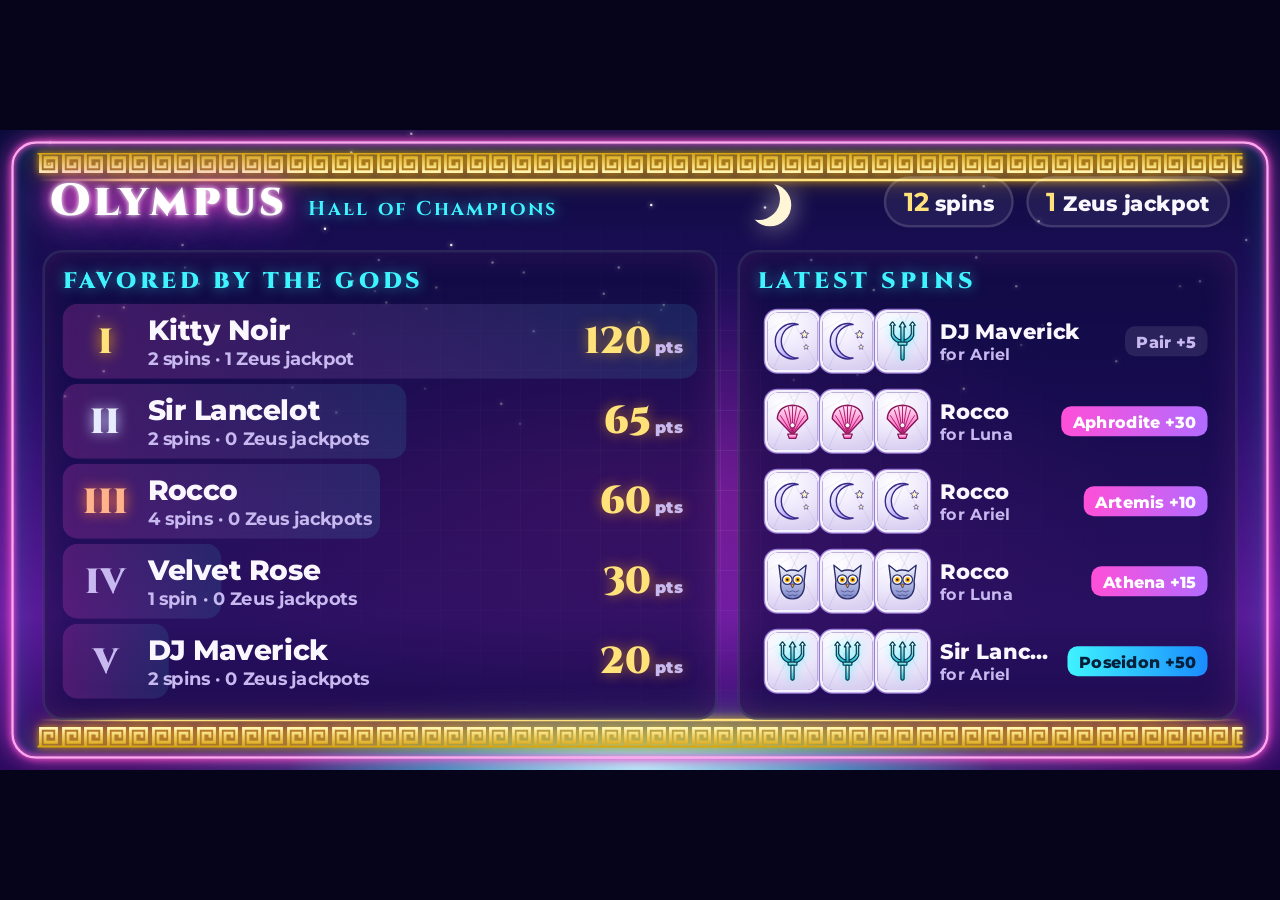
==== commit 5379e886: "Add files via upload" ====
--- a/board.html
+++ b/board.html
@@ -59,7 +59,6 @@
   .godtext { background: #0a0b3d88; }
 
   /* shows any page error on the board, since Second Life has no console to read it in */
-  #dbg { position: absolute; left: 0; right: 0; top: 0; z-index: 30; padding: 2px 8px; font: 700 15px monospace; color: #fff; background: #000c; text-align: center; white-space: nowrap; }
   #err { position: absolute; left: 40px; right: 40px; bottom: 2px; z-index: 20; font-size: 13px; font-weight: 700; color: #ffb3b3; text-align: center; white-space: nowrap; overflow: hidden; }
 
   /* tip goals take turns with the latest spins */
@@ -162,7 +161,6 @@
   <div class="godtext" id="godtext"></div>
   <canvas class="fx" id="fx" width="1024" height="512"></canvas>
   <div id="err"></div>
-  <div id="dbg">starting</div>
 </div>
 <script>window.onerror = m => { document.getElementById('err').textContent = 'Screen error: ' + m; };</script>
 <script src="club.js"></script>
@@ -174,15 +172,6 @@
 
 fit(stage);
 scenery(stage, [590, 38]);
-
-// Temporary readout for finding why shows don't play in Second Life
-const dbg = { loads: '?', updates: 0, spinUpdates: 0, started: 0, ended: 0, frames: 0, fps: 0 };
-try { dbg.loads = (+sessionStorage.getItem('loads') || 0) + 1; sessionStorage.setItem('loads', dbg.loads); } catch (e) { dbg.loads = 'blocked'; }
-(function frame() { dbg.frames++; requestAnimationFrame(frame); })();
-function showDbg() {
-  $('dbg').textContent = `v25 loads ${dbg.loads} | updates ${dbg.updates} | spin updates ${dbg.spinUpdates} | n ${lastN} | shows ${dbg.started}/${dbg.ended} | ${showing ? 'busy' : 'idle'} | waiting ${showQueue.length} | reels ${show.className || 'off'} | fps ${dbg.fps}`;
-}
-setInterval(() => { dbg.fps = dbg.frames; dbg.frames = 0; showDbg(); }, 1000);
 
 function render(d, animate, fresh) {
   fitText($('club'), d.title || CLUB_DEFAULT, 400, 36);
@@ -218,8 +207,6 @@
   haveGoals = d.goals.length > 0;
   showRight();
 
-  dbg.updates++;
-  if (animate) dbg.spinUpdates++;
   if (animate && d.last[0]) {
     setTimeout(() => document.querySelectorAll('.mini.rolling').forEach(m => m.classList.remove('rolling')), 1300);
     let spins = fresh >= 0 ? fresh : 1;
@@ -262,7 +249,6 @@
   if (!fn) return;
   // A show that fails, or never finishes, must not block the ones after it
   showWatch = setTimeout(nextShow, 20000);
-  dbg.started++;
   try { fn(); } catch (e) { $('err').textContent = 'Screen error: ' + e.message; nextShow(); }
 }
 
@@ -328,7 +314,6 @@
       [...document.querySelectorAll('.row')].forEach(row => {
         if (row.querySelector('.name').textContent === name) { row.classList.remove('hot'); void row.offsetWidth; row.classList.add('hot'); }
       });
-      dbg.ended++;
       nextShow();
     }, 500);
   }, showQueue.length ? 4000 : 6500);
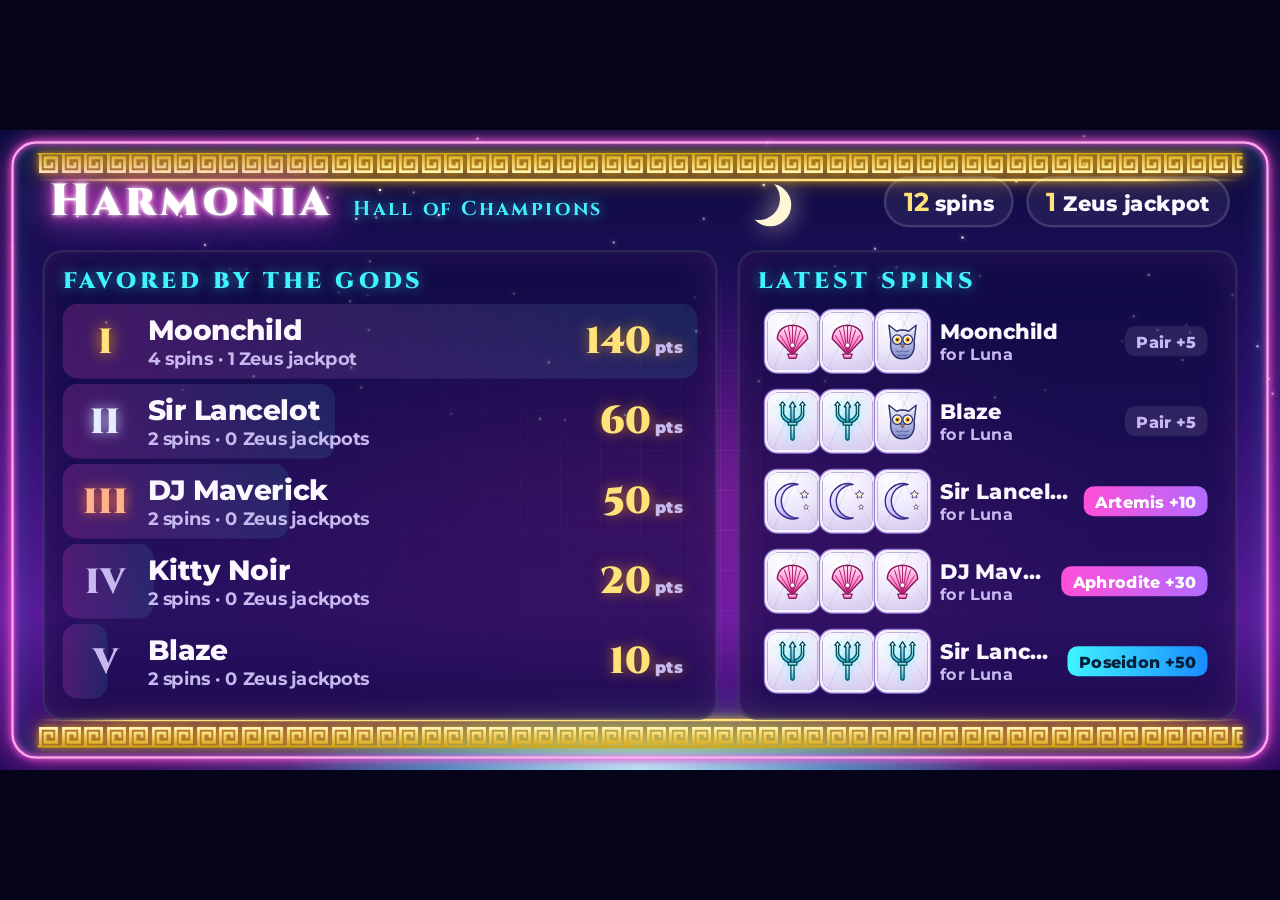
==== commit 13bf5b6b: "Add files via upload" ====
--- a/board.html
+++ b/board.html
@@ -8,10 +8,11 @@
      t=club name, tot=spins.jackpots, n=sequence,
      top=name.points.spins.jackpots,... (best first)
      last=name.reels.outcome.points.dancer,... (newest first; reels like "555")
-     goals=dancer.raised.goal.promise,... (tip goals), hit=dancer.goal.promise (Olympus Unlocked show)
+     goals=dancer.raised.goal.promise,... (tip goals), hit=dancer.goal.promise (Harmonia Unlocked show)
      Names are URL-escaped, so "." and "," inside them never clash. With no "#", it plays a demo.
      Look and symbols come from theme.css and club.js. -->
-<link rel="stylesheet" href="theme.css">
+<!-- ?r=<stamp> goes on the shared files too, so a Refresh gets their newest copies -->
+<script>document.write(`<link rel="stylesheet" href="theme.css${location.search}">`);</script>
 <style>
   header { position: absolute; left: 40px; right: 40px; top: 30px; height: 54px; z-index: 2; display: flex; align-items: center; justify-content: space-between; }
   .heading { display: flex; align-items: baseline; gap: 16px; }
@@ -70,7 +71,7 @@
   .gbar i { display: block; height: 100%; border-radius: 5px; background: linear-gradient(90deg, #ff4fd8, #ffe27a); box-shadow: 0 0 10px #ff4fd8; transition: width .8s; }
   .gprom { font-size: 13px; font-weight: 700; color: var(--dim); white-space: nowrap; overflow: hidden; text-overflow: ellipsis; }
 
-  /* Olympus Unlocked: a dancer reached her tip goal */
+  /* Harmonia Unlocked: a dancer reached her tip goal */
   #ushow { position: absolute; inset: 0; z-index: 3; display: none;
            background: radial-gradient(60% 60% at 50% 50%, #ffd23f33, transparent 70%),
                        linear-gradient(180deg, #0a0b3df5, #2b0f6bf5 42%, #5a1a9af5 76%, #2a0a5ef5); }
@@ -163,7 +164,7 @@
   <div id="err"></div>
 </div>
 <script>window.onerror = m => { document.getElementById('err').textContent = 'Screen error: ' + m; };</script>
-<script src="club.js"></script>
+<script>document.write(`<script src="club.js${location.search}"><\/script>`);</script>
 <script>
 const stage = $('stage');
 const fx = Fx($('fx'));
@@ -210,7 +211,7 @@
   if (animate && d.last[0]) {
     setTimeout(() => document.querySelectorAll('.mini.rolling').forEach(m => m.classList.remove('rolling')), 1300);
     let spins = fresh >= 0 ? fresh : 1;
-    if (d.hit) spins--;   // the update that carries Olympus Unlocked isn't a spin
+    if (d.hit) spins--;   // the update that carries Harmonia Unlocked isn't a spin
     if (d.group.length) { const g = d.group, payer = d.payer; queueShow(() => playGroupShow(g, payer)); }
     else {
       // Several spins can land between two updates: show each of them, oldest first
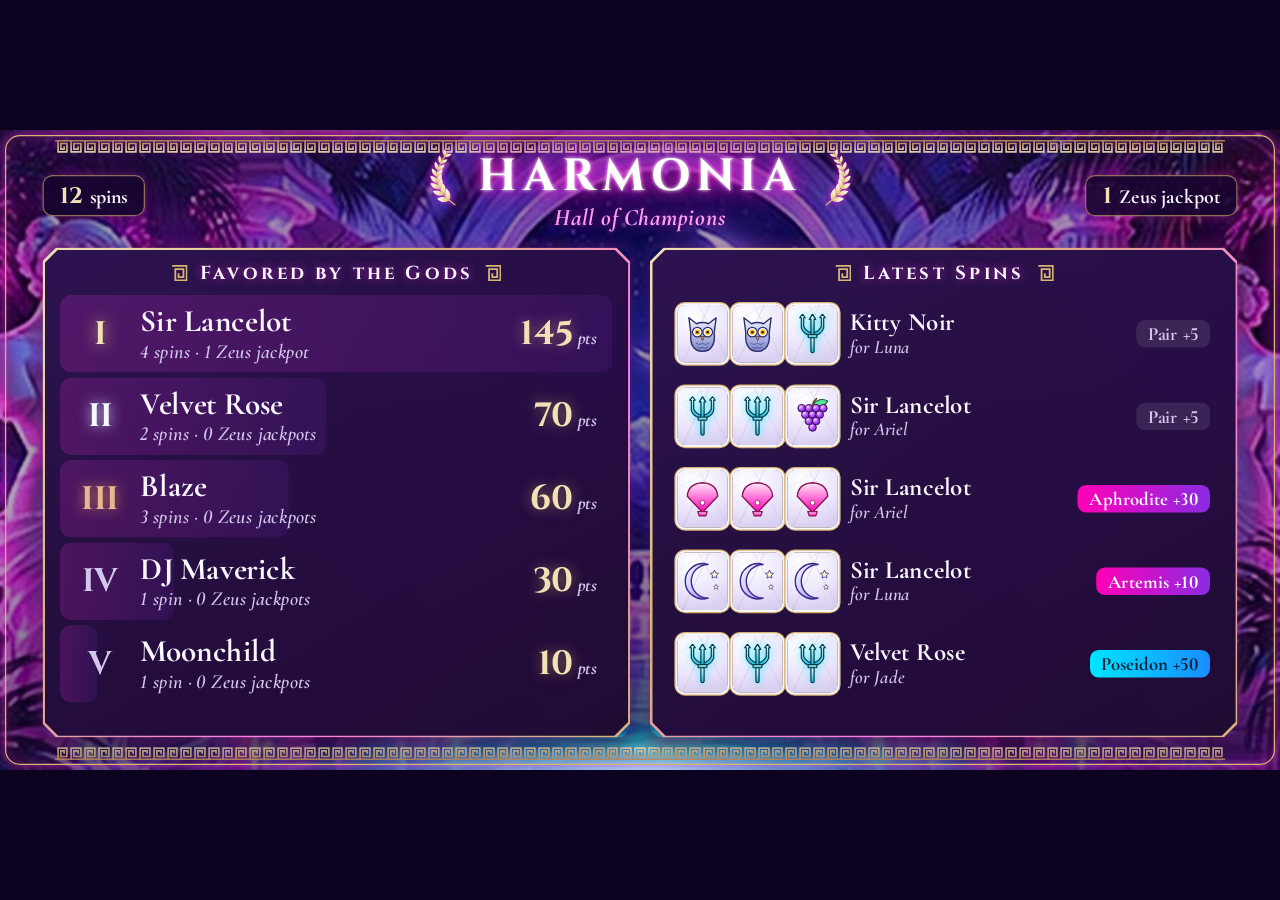
==== commit 9f969a75: "Add files via upload" ====
--- a/board.html
+++ b/board.html
@@ -1,461 +1,454 @@
-<!doctype html>
-<html lang="en">
-<head>
-<meta charset="utf-8">
-<meta name="viewport" content="width=device-width, initial-scale=1">
-<title>Leaderboard</title>
-<!-- In-world leaderboard. The board script drives it through the address after "#":
-     t=club name, tot=spins.jackpots, n=sequence,
-     top=name.points.spins.jackpots,... (best first)
-     last=name.reels.outcome.points.dancer,... (newest first; reels like "555")
-     goals=dancer.raised.goal.promise,... (tip goals), hit=dancer.goal.promise (Harmonia Unlocked show)
-     Names are URL-escaped, so "." and "," inside them never clash. With no "#", it plays a demo.
-     Look and symbols come from theme.css and club.js. -->
+<!doctype html>
+<html lang="en">
+<head>
+<meta charset="utf-8">
+<meta name="viewport" content="width=device-width, initial-scale=1">
+<title>Leaderboard</title>
+<!-- In-world leaderboard. The board script drives it through the address after "#":
+     t=club name, tot=spins.jackpots, n=sequence,
+     top=name.points.spins.jackpots,... (best first)
+     last=name.reels.outcome.points.dancer,... (newest first; reels like "555")
+     goals=dancer.raised.goal.promise,... (tip goals), hit=dancer.goal.promise (Harmonia Unlocked show)
+     Names are URL-escaped, so "." and "," inside them never clash. With no "#", it plays a demo.
+     Look and symbols come from theme.css and club.js. -->
 <!-- ?r=<stamp> goes on the shared files too, so a Refresh gets their newest copies -->
-<script>document.write(`<link rel="stylesheet" href="theme.css${location.search}">`);</script>
-<style>
-  header { position: absolute; left: 40px; right: 40px; top: 30px; height: 54px; z-index: 2; display: flex; align-items: center; justify-content: space-between; }
-  .heading { display: flex; align-items: baseline; gap: 16px; }
-  #club { font-size: 36px; display: inline-block; }
-  #totals { display: flex; gap: 10px; }
-  .chip { font-weight: 800; font-size: 17px; padding: 6px 14px; border-radius: 999px; background: #ffffff10; border: 2px solid #ffffff22; white-space: nowrap; }
-  .chip b { color: var(--gold); font-size: 21px; }
-
-  .panel { position: absolute; top: 96px; bottom: 40px; z-index: 2; border-radius: 16px; padding: 10px 14px;
-           background: #0a0b3d99; border: 2px solid #ffffff1c; box-shadow: inset 0 0 30px #ff4fd822; }
-  #left { left: 34px; width: 540px; }
-  #right { left: 590px; right: 34px; }
-  h2 { margin: 0 0 6px; font-family: var(--title-font); font-weight: 900; font-size: 18px; letter-spacing: 3px; color: var(--neon-cyan); text-shadow: 0 0 10px #3ff3ff88; }
-
-  .row { position: relative; height: 60px; margin-bottom: 4px; border-radius: 12px; display: flex; align-items: center; gap: 12px; padding: 0 12px; overflow: hidden; }
-  .row .bar { position: absolute; left: 0; top: 0; bottom: 0; border-radius: 12px; background: linear-gradient(90deg, #ff4fd833, #3ff3ff1a); transition: width .8s cubic-bezier(.2, .8, .2, 1); }
-  .row > *:not(.bar) { position: relative; }
-  .rank { width: 44px; text-align: center; font-family: var(--title-font); font-weight: 900; font-size: 28px; color: var(--dim); }
-  .rank.r1 { color: var(--gold); text-shadow: 0 0 12px #ffb300; }
-  .rank.r2 { color: #e8ecff; text-shadow: 0 0 10px #c9d4ff; }
-  .rank.r3 { color: #ffb38a; text-shadow: 0 0 10px #ff7a3d; }
-  .who { flex: 1; min-width: 0; }
-  .name { font-weight: 800; font-size: 22px; white-space: nowrap; overflow: hidden; text-overflow: ellipsis; }
-  .meta { font-size: 14px; color: var(--dim); font-weight: 700; }
-  .score { font-family: var(--title-font); font-weight: 900; font-size: 30px; color: var(--gold); text-shadow: 0 0 10px #ffb30088; }
-  .score small { font-family: var(--body-font); font-size: 13px; color: var(--dim); margin-left: 3px; }
-  .row.hot { animation: hot 1.2s 2; }
-  @keyframes hot { 50% { background: #ff4fd844; box-shadow: 0 0 20px #ff4fd888; } }
-
-  .spin { height: 60px; margin-bottom: 4px; display: flex; align-items: center; gap: 10px; padding: 0 8px; border-radius: 12px; }
-  .spin.new { animation: slide .6s cubic-bezier(.2, 1.3, .4, 1); background: #ffffff10; }
-  @keyframes slide { from { transform: translateY(-40px); opacity: 0; } }
-  .mini { display: flex; gap: 4px; }
-  .mini div { width: 40px; height: 46px; border-radius: 8px; display: flex; align-items: center; justify-content: center;
-              font-size: 32px; box-shadow: 0 0 0 2px #f4f1ff, 0 0 0 3px #9b7bd6; overflow: hidden; }
-  .mini.rolling div .god { animation: roll .12s linear infinite; filter: blur(1.5px); }
-  @keyframes roll { from { transform: translateY(-30px); } to { transform: translateY(30px); } }
-  .spin .who .name { font-size: 17px; }
-  .spin .meta { font-size: 13px; }
-  .tag { font-weight: 800; font-size: 13px; padding: 4px 9px; border-radius: 8px; background: #ffffff18; color: var(--dim); white-space: nowrap; }
-  .tag.w { background: linear-gradient(90deg, #ff4fd8, #b26bff); color: #fff; }
-  .tag.p { background: linear-gradient(90deg, #3ff3ff, #1a8cff); color: #04203a; }
-  .tag.j { background: linear-gradient(90deg, #fff6c2, #ffd23f); color: #4a2a00; box-shadow: 0 0 12px #ffd23f; }
-  .empty { color: var(--dim); font-weight: 700; font-size: 18px; padding: 30px 10px; text-align: center; }
-  .godtext { background: #0a0b3d88; }
-
-  /* shows any page error on the board, since Second Life has no console to read it in */
-  #err { position: absolute; left: 40px; right: 40px; bottom: 2px; z-index: 20; font-size: 13px; font-weight: 700; color: #ffb3b3; text-align: center; white-space: nowrap; overflow: hidden; }
-
-  /* tip goals take turns with the latest spins */
-  .goal { height: 64px; margin-bottom: 4px; padding: 6px 8px; border-radius: 12px; background: #ffffff0c; }
-  .gline { display: flex; justify-content: space-between; align-items: baseline; gap: 10px; }
-  .gline .name { font-size: 18px; }
-  .amt { font-weight: 800; font-size: 14px; color: var(--gold); white-space: nowrap; }
-  .gbar { height: 9px; margin: 4px 0 3px; border-radius: 5px; background: #ffffff18; overflow: hidden; }
-  .gbar i { display: block; height: 100%; border-radius: 5px; background: linear-gradient(90deg, #ff4fd8, #ffe27a); box-shadow: 0 0 10px #ff4fd8; transition: width .8s; }
-  .gprom { font-size: 13px; font-weight: 700; color: var(--dim); white-space: nowrap; overflow: hidden; text-overflow: ellipsis; }
-
-  /* Harmonia Unlocked: a dancer reached her tip goal */
-  #ushow { position: absolute; inset: 0; z-index: 3; display: none;
-           background: radial-gradient(60% 60% at 50% 50%, #ffd23f33, transparent 70%),
-                       linear-gradient(180deg, #0a0b3df5, #2b0f6bf5 42%, #5a1a9af5 76%, #2a0a5ef5); }
-  #ushow.on { display: block; animation: fadein .4s; }
-  #ushow.out { animation: fadeout .5s forwards; }
-  #ugods { position: absolute; left: 0; right: 0; top: 44px; display: flex; justify-content: center; gap: 34px; font-size: 84px; }
-  #ugods span { animation: rise .7s cubic-bezier(.2, 1.6, .4, 1) both, hover 2s ease-in-out infinite alternate; }
-  @keyframes rise { from { transform: translateY(70px) scale(.3); opacity: 0; } }
-  @keyframes hover { to { translate: 0 -8px; } }
-  #upromise { position: absolute; left: 60px; right: 60px; top: 398px; text-align: center; font-family: var(--title-font); font-weight: 900; font-size: 28px;
-              color: var(--gold); text-shadow: 0 0 12px #ffb300aa; white-space: nowrap; overflow: hidden; text-overflow: ellipsis; }
-
-  /* the big reel show played for each tipped spin, over the rankings */
-  #show { position: absolute; inset: 0; z-index: 3; display: none;
-          background: radial-gradient(55% 50% at 50% 58%, #ff2fd14d, transparent 70%),
-                      linear-gradient(180deg, #0a0b3df5, #2b0f6bf5 42%, #5a1a9af5 76%, #2a0a5ef5); }
-  #show.on, #gshow.on { display: block; animation: fadein .4s; }
-  #show.out, #gshow.out { animation: fadeout .5s forwards; }
-  #gshow { position: absolute; inset: 0; z-index: 3; display: none;
-           background: radial-gradient(55% 50% at 50% 58%, #ff2fd14d, transparent 70%),
-                       linear-gradient(180deg, #0a0b3df5, #2b0f6bf5 42%, #5a1a9af5 76%, #2a0a5ef5); }
-  #gwho { position: absolute; left: 0; right: 0; top: 30px; text-align: center; }
-  #gwho .title { font-size: 34px; display: inline-block; }
-  #gwho .subtitle { font-size: 16px; margin-top: 2px; }
-  #gtiles { position: absolute; left: 40px; right: 40px; top: 104px; bottom: 34px; display: flex; flex-wrap: wrap;
-            justify-content: center; align-content: center; gap: 12px 22px; }
-  .gtile { width: 210px; text-align: center; }
-  .gname { font-family: var(--title-font); font-weight: 900; font-size: 17px; letter-spacing: 1px; color: #fff;
-           text-shadow: 0 0 10px var(--neon-pink); white-space: nowrap; overflow: hidden; text-overflow: ellipsis; }
-  .greels { display: flex; gap: 8px; justify-content: center; margin: 5px 0 6px; }
-  .gtile .win-box { width: 56px; height: 120px; border-radius: 10px;
-                    box-shadow: 0 0 0 3px #f4f1ff, 0 0 0 5px #9b7bd6, 0 0 14px 3px #ff4fd855, inset 0 0 14px #5a3a9a66; }
-  .gtile .win-box.win { box-shadow: 0 0 0 3px #fff, 0 0 0 5px var(--wc), 0 0 26px 8px var(--wc); }
-  .gtile .win-box::before, .gtile .win-box::after { height: 30px; }
-  .gtile .cell { height: 40px; font-size: 32px; }
-  .gtag { display: inline-block; }
-  .gtag:empty { visibility: hidden; }
-  .gtag.pop { animation: pop .5s cubic-bezier(.2, 1.6, .4, 1); }
-  @keyframes fadein { from { opacity: 0; } }
-  @keyframes fadeout { to { opacity: 0; } }
-  #who { position: absolute; left: 0; right: 0; top: 30px; text-align: center; }
-  #who .title { font-size: 38px; display: inline-block; }
-  #who .subtitle { font-size: 18px; margin-top: 2px; }
-  #reels { position: absolute; left: 0; right: 0; top: 112px; display: flex; justify-content: center; gap: 22px; }
-  .win-box { --wc: #3ff3ff; position: relative; width: 210px; height: 270px; border-radius: 18px; overflow: hidden;
-             box-shadow: 0 0 0 4px #f4f1ff, 0 0 0 7px #9b7bd6, 0 0 22px 6px #ff4fd866, 0 10px 30px #000c, inset 0 0 24px #5a3a9a66; }
-  .win-box::before, .win-box::after { content: ""; position: absolute; left: 0; right: 0; height: 68px; z-index: 2; pointer-events: none; }
-  .win-box::before { top: 0; background: linear-gradient(#2b0f6bd9, transparent); }
-  .win-box::after { bottom: 0; background: linear-gradient(transparent, #2b0f6bd9); }
-  .win-box.win { box-shadow: 0 0 0 4px #fff, 0 0 0 7px var(--wc), 0 0 50px 14px var(--wc), inset 0 0 24px #5a3a9a44; animation: pulse .5s infinite alternate; }
-  @keyframes pulse { to { transform: scale(1.03); } }
-  .win-box.thud { animation: thud .22s; }
-  @keyframes thud { 40% { transform: translateY(6px); } }
-  .strip { position: absolute; left: 0; right: 0; top: 0; will-change: transform; }
-  .strip.fast { filter: blur(2.4px); }
-  .cell { height: 90px; display: flex; align-items: center; justify-content: center; font-size: 70px; }
-  .payline { position: absolute; left: 160px; right: 160px; top: 245px; height: 4px; border-radius: 2px; z-index: 3;
-             background: linear-gradient(90deg, transparent, #ff4fd8, #3ff3ff, #ff4fd8, transparent); opacity: .6; box-shadow: 0 0 10px #ff4fd8; }
-  #sbanner { position: absolute; left: 60px; right: 60px; top: 398px; height: 56px; display: flex; align-items: center; justify-content: center; gap: 16px; }
-  #slabel { font-family: var(--title-font); font-weight: 900; font-size: 30px; letter-spacing: 1px; color: var(--gold);
-            text-shadow: 0 0 10px #ffb300aa, 0 0 26px #ff4fd866; white-space: nowrap; overflow: hidden; text-overflow: ellipsis; max-width: 740px; }
-  #slabel.pop, #spts { animation: pop .5s cubic-bezier(.2, 1.6, .4, 1); }
-  @keyframes pop { from { transform: scale(.3); opacity: 0; } }
-  #spts { font-weight: 800; font-size: 22px; padding: 6px 14px; border-radius: 12px; color: #fff;
-          background: linear-gradient(90deg, #ff4fd8, #b26bff); box-shadow: 0 0 18px #ff4fd8aa; display: none; }
-</style>
-</head>
-<body>
-<div class="stage" id="stage">
-  <header><div class="heading"><div class="title" id="club"></div><div class="subtitle">Hall of Champions</div></div><div id="totals"></div></header>
-  <div class="panel" id="left"><h2>FAVORED BY THE GODS</h2><div id="top"></div></div>
-  <div class="panel" id="right"><h2 id="rtitle">LATEST SPINS</h2><div id="last"></div><div id="goals" style="display:none"></div></div>
-  <div id="show">
-    <div class="column" style="left:84px;top:124px;height:244px"></div>
-    <div class="column" style="right:84px;top:124px;height:244px"></div>
-    <div id="who"></div>
-    <div id="reels">
-      <div class="win-box marble"><div class="strip"></div></div>
-      <div class="win-box marble"><div class="strip"></div></div>
-      <div class="win-box marble"><div class="strip"></div></div>
-    </div>
-    <div class="payline"></div>
-    <div id="sbanner"><div id="slabel"></div><div id="spts"></div></div>
-  </div>
-  <div id="gshow"><div id="gwho"></div><div id="gtiles"></div></div>
-  <div id="ushow"><div id="ugods"></div><div id="upromise"></div></div>
-  <div class="tide" id="tide"></div>
-  <div class="godtext" id="godtext"></div>
-  <canvas class="fx" id="fx" width="1024" height="512"></canvas>
-  <div id="err"></div>
-</div>
-<script>window.onerror = m => { document.getElementById('err').textContent = 'Screen error: ' + m; };</script>
-<script>document.write(`<script src="club.js${location.search}"><\/script>`);</script>
-<script>
-const stage = $('stage');
-const fx = Fx($('fx'));
-const NUMERALS = ['I', 'II', 'III', 'IV', 'V'];
-let lastN = null, demoTimer = null;
-
-fit(stage);
-scenery(stage, [590, 38]);
-
-function render(d, animate, fresh) {
-  fitText($('club'), d.title || CLUB_DEFAULT, 400, 36);
-  $('totals').innerHTML = `<div class="chip"><b>${d.spins}</b> spins</div>`
-    + `<div class="chip"><b>${d.jackpots}</b> Zeus jackpot${d.jackpots == 1 ? '' : 's'}</div>`;
-
-  const best = Math.max(1, ...d.top.map(p => p.pts));
-  const hotName = animate && d.last[0] ? d.last[0].name : null;
-  $('top').innerHTML = d.top.length ? d.top.map((p, i) => `
-    <div class="row${p.name === hotName ? ' hot' : ''}">
-      <div class="bar" style="width:${Math.max(6, p.pts / best * 100)}%"></div>
-      <div class="rank r${i + 1}">${NUMERALS[i]}</div>
-      <div class="who"><div class="name">${esc(p.name)}</div>
-        <div class="meta">${p.spins} spin${p.spins == 1 ? '' : 's'} · ${p.jp} Zeus jackpot${p.jp == 1 ? '' : 's'}</div></div>
-      <div class="score">${p.pts}<small>pts</small></div>
-    </div>`).join('') : '<div class="empty">No spins yet tonight.<br>Tip a dancer\'s jar to spin the reels of the gods!</div>';
-
-  $('last').innerHTML = d.last.length ? d.last.map((s, i) => {
-    const cls = s.outcome === 'JACKPOT' ? 'j' : s.outcome === 'POSEIDON' ? 'p' : (s.outcome === 'MISS' || s.outcome === 'PAIR') ? '' : 'w';
-    return `<div class="spin${animate && i === 0 ? ' new' : ''}">
-      <div class="mini${animate && i === 0 ? ' rolling' : ''}">${s.reels.map(r => `<div class="marble">${sym(r)}</div>`).join('')}</div>
-      <div class="who"><div class="name">${esc(s.name)}</div><div class="meta">for ${esc(s.dancer)}</div></div>
-      <div class="tag ${cls}">${OUTCOMES[s.outcome] || esc(s.outcome)}${s.pts > 0 ? ' +' + s.pts : ''}</div>
-    </div>`;
-  }).join('') : '<div class="empty">Spins show up here as they happen.</div>';
-
-  // Tip goals
-  $('goals').innerHTML = d.goals.map(g => `<div class="goal">
-      <div class="gline"><span class="name">${esc(g.dancer)}</span><span class="amt">L$${g.raised} / L$${g.goal}</span></div>
-      <div class="gbar"><i style="width:${Math.min(100, g.raised / g.goal * 100)}%"></i></div>
-      <div class="gprom">${esc(g.text) || '&nbsp;'}</div>
-    </div>`).join('');
-  haveGoals = d.goals.length > 0;
-  showRight();
-
-  if (animate && d.last[0]) {
-    setTimeout(() => document.querySelectorAll('.mini.rolling').forEach(m => m.classList.remove('rolling')), 1300);
-    let spins = fresh >= 0 ? fresh : 1;
-    if (d.hit) spins--;   // the update that carries Harmonia Unlocked isn't a spin
-    if (d.group.length) { const g = d.group, payer = d.payer; queueShow(() => playGroupShow(g, payer)); }
-    else {
-      // Several spins can land between two updates: show each of them, oldest first
-      for (let k = Math.min(spins, d.last.length) - 1; k >= 0; k--) {
-        const s = d.last[k], label = k === 0 ? d.label : '';
-        queueShow(() => playShow(s, label));
-      }
-    }
-  }
-  if (animate && d.hit) { const hit = d.hit; queueShow(() => playUnlock(hit)); }
-}
-
-// The right panel takes turns between the latest spins and the tip goals
-let haveGoals = false, onGoals = false;
-function showRight() {
-  const g = onGoals && haveGoals;
-  $('rtitle').textContent = g ? 'TIP GOALS' : 'LATEST SPINS';
-  $('goals').style.display = g ? 'block' : 'none';
-  $('last').style.display = g ? 'none' : 'block';
-}
-setInterval(() => { onGoals = !onGoals; showRight(); }, 8000);
-
-// Shows wait their turn instead of cutting each other off
-const showQueue = [];
-let showing = false;
-function queueShow(fn) {
-  if (showQueue.length >= 8) showQueue.shift();
-  showQueue.push(fn);
-  if (!showing) nextShow();
-}
-let showWatch;
-function nextShow() {
-  clearTimeout(showWatch);
-  const fn = showQueue.shift();
-  showing = !!fn;
-  if (!fn) return;
-  // A show that fails, or never finishes, must not block the ones after it
-  showWatch = setTimeout(nextShow, 20000);
-  try { fn(); } catch (e) { $('err').textContent = 'Screen error: ' + e.message; nextShow(); }
-}
-
-// ---- the big reel shows: one tipper's spin, or "spin everyone" with every dancer at once (with sound)
-const show = $('show'), gshow = $('gshow'), ushow = $('ushow');
-const boxes = [...show.querySelectorAll('.win-box')];
-const strips = [...show.querySelectorAll('.strip')];
-const rand = () => Math.random() * GODS.length | 0;
-const cell = i => `<div class="cell">${sym(i)}</div>`;
-const around = i => [(i + 5) % 6, i, (i + 1) % 6];
-const RANK = ['JACKPOT', 'POSEIDON', 'APHRODITE', 'DIONYSUS', 'ATHENA', 'ARTEMIS', 'PAIR'];
-let showToken = 0, showTimer;
-
-function setStatic(st, s) {
-  st.dataset.cur = s; st.style.transition = 'none'; st.style.transform = 'translateY(0)';
-  st.innerHTML = around(s).map(cell).join('');
-}
-strips.forEach(st => setStatic(st, rand()));
-function thud(box) { box.classList.remove('thud'); void box.offsetWidth; box.classList.add('thud'); }
-
-// Spins each strip to its final symbol; durFor(i) gives each strip's spin time, thudAt(i) whether its
-// landing makes a sound; done() runs after the last one lands
-function spinSet(sts, bxs, finals, cellH, durFor, thudAt, my, done) {
-  let left = finals.length;
-  Sound.whoosh();
-  const ticker = setInterval(() => Sound.tick(), 70);
-  finals.forEach((f, i) => {
-    const st = sts[i], dur = durFor(i), from = +st.dataset.cur || 0, mid = [];
-    for (let k = 0; k < 16 + (i % 3) * 5; k++) mid.push(rand());
-    const seq = [(from + 5) % 6, from, ...mid, ...around(f)];
-    st.style.transition = 'none'; st.style.transform = 'translateY(0)';
-    st.innerHTML = seq.map(cell).join(''); void st.offsetWidth;
-    st.classList.add('fast');
-    st.style.transition = `transform ${dur}s cubic-bezier(.15,.6,.22,1.06)`;
-    st.style.transform = `translateY(${-(seq.length - 3) * cellH}px)`;
-    setTimeout(() => st.classList.remove('fast'), dur * 700);
-    setTimeout(() => {
-      if (my !== showToken) { clearInterval(ticker); return; }
-      setStatic(st, f); thud(bxs[i]);
-      if (thudAt(i)) Sound.stop();
-      if (--left === 0) { clearInterval(ticker); done(); }
-    }, dur * 1000 + 30);
-  });
-}
-
-function markWins(bxs, reels) {
-  const triple = reels[0] === reels[1] && reels[1] === reels[2];
-  bxs.forEach((b, i) => {
-    b.style.setProperty('--wc', GODS[reels[i]].color);
-    if (triple || reels.filter(y => y === reels[i]).length > 1) b.classList.add('win');
-  });
-  return triple;
-}
-
-// Fade the show out after a while (sooner when others are waiting), light up the tipper's row
-// in the rankings, then play the next waiting show
-function endShowLater(el, my, name) {
-  showTimer = setTimeout(() => {
-    el.classList.add('out');
-    setTimeout(() => {
-      if (my !== showToken) return;
-      el.className = ''; stage.classList.remove('win');
-      [...document.querySelectorAll('.row')].forEach(row => {
-        if (row.querySelector('.name').textContent === name) { row.classList.remove('hot'); void row.offsetWidth; row.classList.add('hot'); }
-      });
-      nextShow();
-    }, 500);
-  }, showQueue.length ? 4000 : 6500);
-}
-
-function startShow() {
-  const my = ++showToken;
-  clearTimeout(showTimer);
-  show.className = ''; gshow.className = ''; ushow.className = ''; stage.classList.remove('win');
-  return my;
-}
-
-function playShow(s, label) {
-  if (s.reels.length !== 3) return nextShow();
-  const my = startShow();
-  $('who').innerHTML = `<div class="title"></div><div class="subtitle">spins the reels for ${esc(s.dancer)}</div>`;
-  fitText($('who').firstChild, s.name, 760, 38);
-  $('slabel').className = ''; $('slabel').textContent = ''; $('spts').style.display = 'none';
-  boxes.forEach(b => b.classList.remove('win'));
-  show.className = 'on';
-  spinSet(strips, boxes, s.reels, 90, i => 1.6 + i * .45, () => true, my, () => {
-    if (markWins(boxes, s.reels)) stage.classList.add('win');
-    $('slabel').textContent = label || OUTCOMES[s.outcome] || ''; $('slabel').className = 'pop';
-    if (s.pts > 0) { $('spts').textContent = `+${s.pts} pts`; $('spts').style.display = 'block'; }
-    celebrate(stage, fx, s.outcome, $('godtext'), $('tide'), `${s.name} for ${s.dancer}`, true);
-    endShowLater(show, my, s.name);
-  });
-}
-
-// A dancer reached her tip goal: every god appears, and everything goes off at once
-function playUnlock(hit) {
-  const my = startShow();
-  $('ugods').innerHTML = [5, 4, 3, 2, 0, 1].map((g, i) => `<span style="animation-delay:${i * .12}s, ${i * .2}s">${sym(g)}</span>`).join('');
-  $('upromise').textContent = hit.text;
-  ushow.className = 'on';
-  stage.classList.add('win');
-  celebrate(stage, fx, 'UNLOCK', $('godtext'), $('tide'), `${hit.dancer} reached her L$${hit.goal} goal!`, true);
-  showTimer = setTimeout(() => {
-    ushow.classList.add('out');
-    setTimeout(() => { if (my !== showToken) return; ushow.className = ''; stage.classList.remove('win'); nextShow(); }, 500);
-  }, 9000);
-}
-
-// "Spin everyone": a tile per dancer, all spinning together; the best result gets the big effect
-function playGroupShow(group, payer) {
-  if (!group.length) return nextShow();
-  const my = startShow();
-  $('gwho').innerHTML = `<div class="title"></div><div class="subtitle">spins the reels for every dancer!</div>`;
-  fitText($('gwho').firstChild, payer, 760, 38);
-  $('gtiles').innerHTML = group.map(g => `<div class="gtile"><div class="gname">${esc(g.dancer)}</div>
-    <div class="greels">${[0, 1, 2].map(() => '<div class="win-box marble"><div class="strip"></div></div>').join('')}</div>
-    <div class="gtag"></div></div>`).join('');
-  const tiles = [...gshow.querySelectorAll('.gtile')];
-  const sts = [...gshow.querySelectorAll('.strip')], bxs = [...gshow.querySelectorAll('.win-box')];
-  sts.forEach(st => setStatic(st, rand()));
-  gshow.className = 'on';
-  const finals = [].concat(...group.map(g => g.reels));
-  spinSet(sts, bxs, finals, 40, i => 1.4 + (i / 3 | 0) * .3 + (i % 3) * .3, i => i % 3 === 2, my, () => {
-    let best = group[0];
-    group.forEach((g, t) => {
-      markWins(bxs.slice(t * 3, t * 3 + 3), g.reels);
-      const tag = tiles[t].querySelector('.gtag');
-      tag.textContent = `${OUTCOMES[g.outcome] || g.outcome}${g.pts > 0 ? ' +' + g.pts : ''}`;
-      tag.className = 'gtag tag pop ' + (g.outcome === 'JACKPOT' ? 'j' : g.outcome === 'POSEIDON' ? 'p' : g.outcome === 'PAIR' ? '' : 'w');
-      if (RANK.indexOf(g.outcome) < RANK.indexOf(best.outcome)) best = g;
-    });
-    stage.classList.add('win');
-    celebrate(stage, fx, best.outcome, $('godtext'), $('tide'), `${payer} for ${best.dancer}`, true);
-    endShowLater(gshow, my, payer);
-  });
-}
-
-function parse(h) {
-  const list = s => (s || '').split(',').filter(Boolean).map(e => e.split('.'));
-  const tot = (h.tot || '0.0').split('.');
-  return {
-    title: dec(h.t), spins: +tot[0] || 0, jackpots: +tot[1] || 0, label: dec(h.lab), payer: dec(h.gp),
-    group: list(h.grp).map(f => ({ dancer: dec(f[0]), reels: (f[1] || '').split('').map(Number), outcome: f[2] || '', pts: +f[3] || 0 })).filter(g => g.reels.length === 3),
-    goals: list(h.goals).map(f => ({ dancer: dec(f[0]), raised: +f[1] || 0, goal: +f[2] || 1, text: dec(f[3]) })),
-    hit: h.hit ? (f => ({ dancer: dec(f[0]), goal: f[1], text: dec(f[2]) }))(h.hit.split('.')) : null,
-    top: list(h.top).map(f => ({ name: dec(f[0]), pts: +f[1] || 0, spins: +f[2] || 0, jp: +f[3] || 0 })),
-    last: list(h.last).map(f => ({ name: dec(f[0]), reels: (f[1] || '').split('').map(Number), outcome: f[2] || '', pts: +f[3] || 0, dancer: dec(f[4]) }))
-  };
-}
-function apply() {
-  const h = readHash();
-  if (!('n' in h)) return startDemo();
-  clearInterval(demoTimer); demoTimer = null;
-  // If the viewer reloads the page on an update, remember the last spin so its show still plays
-  if (lastN === null) { try { lastN = sessionStorage.getItem('n'); } catch (e) {} }
-  try { sessionStorage.setItem('n', h.n); } catch (e) {}
-  if (h.n === lastN) { render(parse(h), false); return; }   // only the tip goals changed
-  const animate = lastN !== null;
-  // how many spins happened since the last update (the board script batches updates)
-  const fresh = animate ? Math.max(1, Math.min(5, (+h.n) - (+lastN))) : 0;
-  lastN = h.n;
-  render(parse(h), animate, fresh);
-}
-addEventListener('hashchange', apply);
-
-// ---- demo for previewing in a browser
-function startDemo() {
-  if (demoTimer) return;
-  const names = ['Velvet Rose', 'DJ Maverick', 'Sir Lancelot', 'Kitty Noir', 'Blaze', 'Moonchild', 'Rocco'];
-  const dancers = ['Ariel', 'Luna', 'Jade'];
-  const outs = [['JACKPOT', 100, 5, 'ZEUS! Full power for 30s'], ['POSEIDON', 50, 4, "Poseidon's tide for 20s"],
-                ['APHRODITE', 30, 3, "Aphrodite's fireworks for 20s"], ['DIONYSUS', 20, 2, 'Wild Dionysus for 15s'],
-                ['ATHENA', 15, 0, "Athena's blessing for 12s"], ['ARTEMIS', 10, 1, 'Moonlight pulses for 10s'],
-                ['PAIR', 5, -1, 'A gift from the gods (8s)'], ['PAIR', 5, -1, 'A gift from the gods (8s)']];
-  const stats = {}, d = { title: '', spins: 0, jackpots: 0, top: [], last: [], group: [], hit: null,
-    goals: [{ dancer: 'Luna', raised: 620, goal: 1000, text: 'Lap dance raffle!' }, { dancer: 'Jade', raised: 1900, goal: 2500, text: 'Costume change' }, { dancer: 'Ariel', raised: 150, goal: 500, text: '' }] };
-  let k = 0;
-  const one = (name, dancer) => {
-    const o = k % 9 === 4 ? outs[0] : k % 9 === 7 ? outs[1] : outs[2 + (Math.random() * (outs.length - 2) | 0)];
-    k++;
-    const a = Math.random() * 6 | 0, b = (a + 1 + (Math.random() * 5 | 0)) % 6;
-    const reels = o[2] >= 0 ? [o[2], o[2], o[2]] : [a, a, b];
-    const s = stats[name] || (stats[name] = { name, pts: 0, spins: 0, jp: 0 });
-    s.pts += o[1]; s.spins++; if (o[0] === 'JACKPOT') { s.jp++; d.jackpots++; }
-    d.spins++;
-    d.last = [{ name, reels, outcome: o[0], pts: o[1], dancer }, ...d.last].slice(0, 5);
-    d.label = o[3];
-    return { dancer, reels, outcome: o[0], pts: o[1] };
-  };
-  // every third demo spin is a "spin everyone" across all the dancers
-  let r = 0;
-  const roll = (anim) => {
-    const name = names[Math.random() * names.length | 0];
-    d.group = [];
-    d.hit = anim && r % 5 === 4 ? { dancer: 'Luna', goal: 1000, text: 'Lap dance raffle!' } : null;
-    if (anim && r++ % 3 === 1) { d.payer = name; d.group = ['Ariel', 'Luna', 'Jade', 'Nyx', 'Calypso'].map(x => one(name, x)); }
-    else one(name, dancers[Math.random() * dancers.length | 0]);
-    d.top = Object.values(stats).sort((x, y) => y.pts - x.pts).slice(0, 5);
-    render(d, anim);
-  };
-  for (let i = 0; i < 12; i++) roll(false);
-  setTimeout(() => roll(true), 1500);
-  demoTimer = setInterval(() => roll(true), 12000);
-}
-
-apply();
-</script>
-</body>
-</html>
+<script>document.write(`<link rel="stylesheet" href="theme.css${location.search}">`);</script>
+<style>
+  header { position: absolute; left: 34px; right: 34px; top: 16px; height: 72px; z-index: 2; display: flex; align-items: center; justify-content: space-between; }
+  #crest { position: absolute; left: 50%; top: 0; width: 460px; margin-left: -230px; text-align: center; }
+  #club { font-size: 36px; display: inline-block; line-height: 1.1; }
+  #crest .crest { font-size: 36px; height: 44px; }
+  #crest .subtitle { font-size: 19px; line-height: 1.05; }
+
+  .panel { position: absolute; top: 94px; bottom: 26px; width: 470px; z-index: 2; padding: 10px 14px; }
+  #left { left: 34px; }
+  #right { right: 34px; }
+  .panel .heading { margin-bottom: 7px; }
+
+  .row { position: relative; height: 62px; margin-bottom: 4px; border-radius: 9px; display: flex; align-items: center; gap: 12px; padding: 0 12px; overflow: hidden; }
+  .row .bar { position: absolute; left: 0; top: 0; bottom: 0; border-radius: 9px; background: linear-gradient(90deg, #ff2ee62e, #8a2be21f); transition: width .8s cubic-bezier(.2, .8, .2, 1); }
+  .row > *:not(.bar) { position: relative; }
+  .rank { width: 40px; text-align: center; font-family: var(--title-font); font-weight: 700; font-size: 26px; color: var(--dim); }
+  .rank.r1 { color: var(--gold-light); text-shadow: 0 0 12px var(--gold); }
+  .rank.r2 { color: var(--marble); text-shadow: 0 0 10px #c9d4ff; }
+  .rank.r3 { color: #e9b78f; text-shadow: 0 0 10px #c98a5a; }
+  .who { flex: 1; min-width: 0; }
+  .name { font-weight: 700; font-size: 25px; line-height: 1.1; white-space: nowrap; overflow: hidden; text-overflow: ellipsis; }
+  .meta { font-size: 16px; line-height: 1.15; color: var(--dim); font-style: italic; }
+  .score { font-family: var(--title-font); font-weight: 700; font-size: 27px; color: var(--gold-light); text-shadow: 0 0 10px #d9b57388; }
+  .score small { font-family: var(--body-font); font-style: italic; font-size: 15px; color: var(--dim); margin-left: 3px; text-shadow: none; }
+  .row.hot { animation: hot 1.2s 2; }
+  @keyframes hot { 50% { background: #ff2ee644; box-shadow: 0 0 20px #ff2ee688; } }
+
+  .spin { height: 62px; margin-bottom: 4px; display: flex; align-items: center; gap: 10px; padding: 0 8px; border-radius: 9px; }
+  .spin.new { animation: slide .6s cubic-bezier(.2, 1.3, .4, 1); background: #ffffff10; }
+  @keyframes slide { from { transform: translateY(-40px); opacity: 0; } }
+  .mini { display: flex; gap: 4px; }
+  .mini div { width: 40px; height: 46px; border-radius: 6px; display: flex; align-items: center; justify-content: center;
+              font-size: 32px; box-shadow: 0 0 0 1.5px var(--marble), 0 0 0 2.5px var(--gold); overflow: hidden; }
+  .mini.rolling div .god { animation: roll .12s linear infinite; filter: blur(1.5px); }
+  @keyframes roll { from { transform: translateY(-30px); } to { transform: translateY(30px); } }
+  .spin .who .name { font-size: 20px; }
+  .spin .meta { font-size: 15px; }
+  .tag { font-weight: 700; font-size: 15px; padding: 2px 9px; border-radius: 7px; background: #ffffff18; color: var(--dim); white-space: nowrap; }
+  .tag.w { background: linear-gradient(90deg, var(--hot-magenta), var(--neon-violet)); color: #fff; }
+  .tag.p { background: linear-gradient(90deg, var(--neon-cyan), #1a8cff); color: #04203a; }
+  .tag.j { background: linear-gradient(90deg, var(--gold-light), var(--gold)); color: var(--plum); box-shadow: 0 0 12px var(--gold); }
+  .empty { color: var(--dim); font-style: italic; font-size: 20px; padding: 30px 10px; text-align: center; }
+  .godtext { background: #1b073899; }
+
+  /* shows any page error on the board, since Second Life has no console to read it in */
+  #err { position: absolute; left: 40px; right: 40px; bottom: 2px; z-index: 20; font-size: 13px; font-weight: 700; color: #ffb3b3; text-align: center; white-space: nowrap; overflow: hidden; }
+
+  /* tip goals take turns with the latest spins */
+  .goal { height: 64px; margin-bottom: 4px; padding: 5px 10px; border-radius: 9px; background: #ffffff0c; }
+  .gline { display: flex; justify-content: space-between; align-items: baseline; gap: 10px; }
+  .gline .name { font-size: 20px; }
+  .amt { font-weight: 700; font-size: 16px; color: var(--gold-light); white-space: nowrap; }
+  .gbar { height: 9px; margin: 4px 0 3px; border-radius: 5px; background: #ffffff18; overflow: hidden; }
+  .gbar i { display: block; height: 100%; border-radius: 5px; background: linear-gradient(90deg, var(--neon-pink), var(--gold-light)); box-shadow: 0 0 10px var(--neon-pink); transition: width .8s; }
+  .gprom { font-size: 15px; font-style: italic; color: var(--dim); white-space: nowrap; overflow: hidden; text-overflow: ellipsis; }
+
+  /* Harmonia Unlocked: a dancer reached her tip goal */
+  #ushow { position: absolute; inset: 0; z-index: 3; display: none;
+           background: radial-gradient(60% 60% at 50% 50%, #d9b57340, transparent 70%), linear-gradient(180deg, #1b0738f0, #1b0738c7 45%, #1b0738f0), url("harmonia-hall.jpg") center / cover; }
+  #ushow.on { display: block; animation: fadein .4s; }
+  #ushow.out { animation: fadeout .5s forwards; }
+  #ugods { position: absolute; left: 0; right: 0; top: 44px; display: flex; justify-content: center; gap: 34px; font-size: 84px; }
+  #ugods span { animation: rise .7s cubic-bezier(.2, 1.6, .4, 1) both, hover 2s ease-in-out infinite alternate; }
+  @keyframes rise { from { transform: translateY(70px) scale(.3); opacity: 0; } }
+  @keyframes hover { to { translate: 0 -8px; } }
+  #upromise { position: absolute; left: 60px; right: 60px; top: 396px; text-align: center; font-style: italic; font-weight: 700; font-size: 34px;
+              color: var(--gold-light); text-shadow: 0 0 12px #d9b573aa; white-space: nowrap; overflow: hidden; text-overflow: ellipsis; }
+
+  /* the big reel show played for each tipped spin, over the rankings */
+  #show, #gshow { position: absolute; inset: 0; z-index: 3; display: none;
+          background: radial-gradient(55% 50% at 50% 55%, #ff2ee633, transparent 70%), linear-gradient(180deg, #1b0738f0, #1b0738c7 45%, #1b0738f0), url("harmonia-hall.jpg") center / cover; }
+  #show.on, #gshow.on { display: block; animation: fadein .4s; }
+  #show.out, #gshow.out { animation: fadeout .5s forwards; }
+  #gwho { position: absolute; left: 0; right: 0; top: 30px; text-align: center; }
+  #gwho .title { font-size: 34px; display: inline-block; }
+  #gwho .subtitle { font-size: 20px; }
+  #gtiles { position: absolute; left: 40px; right: 40px; top: 104px; bottom: 34px; display: flex; flex-wrap: wrap;
+            justify-content: center; align-content: center; gap: 12px 22px; }
+  .gtile { width: 210px; text-align: center; }
+  .gname { font-family: var(--title-font); font-weight: 700; font-size: 16px; letter-spacing: 1px; color: #fff;
+           text-shadow: 0 0 10px var(--neon-pink); white-space: nowrap; overflow: hidden; text-overflow: ellipsis; }
+  .greels { display: flex; gap: 8px; justify-content: center; margin: 5px 0 6px; }
+  .gtile .win-box { width: 56px; height: 120px; border-radius: 10px;
+                    box-shadow: 0 0 0 2px var(--marble), 0 0 0 3.5px var(--gold), 0 0 14px 3px #ff2ee655, inset 0 0 14px #5a3a9a66; }
+  .gtile .win-box.win { box-shadow: 0 0 0 2px #fff, 0 0 0 3.5px var(--wc), 0 0 26px 8px var(--wc); }
+  .gtile .win-box::before, .gtile .win-box::after { height: 30px; }
+  .gtile .cell { height: 40px; font-size: 32px; }
+  .gtag { display: inline-block; }
+  .gtag:empty { visibility: hidden; }
+  .gtag.pop { animation: pop .5s cubic-bezier(.2, 1.6, .4, 1); }
+  @keyframes fadein { from { opacity: 0; } }
+  @keyframes fadeout { to { opacity: 0; } }
+  #who { position: absolute; left: 0; right: 0; top: 30px; text-align: center; }
+  #who .title { font-size: 38px; display: inline-block; }
+  #who .subtitle { font-size: 22px; }
+  #reels { position: absolute; left: 0; right: 0; top: 112px; display: flex; justify-content: center; gap: 22px; }
+  .win-box { --wc: #00e5ff; position: relative; width: 210px; height: 270px; border-radius: 12px; overflow: hidden;
+             box-shadow: 0 0 0 3px var(--marble), 0 0 0 5.5px var(--gold), 0 0 22px 6px #ff2ee666, 0 10px 30px #000c, inset 0 0 24px #5a3a9a66; }
+  .win-box::before, .win-box::after { content: ""; position: absolute; left: 0; right: 0; height: 68px; z-index: 2; pointer-events: none; }
+  .win-box::before { top: 0; background: linear-gradient(#1b0738d9, transparent); }
+  .win-box::after { bottom: 0; background: linear-gradient(transparent, #1b0738d9); }
+  .win-box.win { box-shadow: 0 0 0 3px #fff, 0 0 0 5.5px var(--wc), 0 0 50px 14px var(--wc), inset 0 0 24px #5a3a9a44; animation: pulse .5s infinite alternate; }
+  @keyframes pulse { to { transform: scale(1.03); } }
+  .win-box.thud { animation: thud .22s; }
+  @keyframes thud { 40% { transform: translateY(6px); } }
+  .strip { position: absolute; left: 0; right: 0; top: 0; will-change: transform; }
+  .strip.fast { filter: blur(2.4px); }
+  .cell { height: 90px; display: flex; align-items: center; justify-content: center; font-size: 70px; }
+  .payline { position: absolute; left: 160px; right: 160px; top: 245px; height: 4px; border-radius: 2px; z-index: 3;
+             background: linear-gradient(90deg, transparent, var(--neon-pink), var(--gold-light), var(--neon-pink), transparent); opacity: .7; box-shadow: 0 0 10px var(--neon-pink); }
+  #sbanner { position: absolute; left: 60px; right: 60px; top: 398px; height: 56px; display: flex; align-items: center; justify-content: center; gap: 16px; }
+  #slabel { font-family: var(--title-font); font-weight: 700; font-size: 27px; letter-spacing: 1px; color: var(--gold-light);
+            text-shadow: 0 0 10px #d9b573aa, 0 0 26px #ff2ee666; white-space: nowrap; overflow: hidden; text-overflow: ellipsis; max-width: 740px; }
+  #slabel.pop, #spts { animation: pop .5s cubic-bezier(.2, 1.6, .4, 1); }
+  @keyframes pop { from { transform: scale(.3); opacity: 0; } }
+  #spts { font-weight: 700; font-size: 24px; padding: 3px 14px; border-radius: 9px; color: #fff;
+          background: linear-gradient(90deg, var(--hot-magenta), var(--neon-violet)); box-shadow: 0 0 18px #ff2ee6aa; display: none; }
+</style>
+</head>
+<body>
+<div class="stage" id="stage">
+  <header><div class="plaque" id="spins"></div><div id="crest"><div class="crest"><span id="ll"></span><div class="title" id="club"></div><span id="lr"></span></div><div class="subtitle">Hall of Champions</div></div><div class="plaque" id="jackpots"></div></header>
+  <div class="temple panel" id="left"><h2 class="heading">Favored by the Gods</h2><div id="top"></div></div>
+  <div class="temple panel" id="right"><h2 class="heading" id="rtitle">Latest Spins</h2><div id="last"></div><div id="goals" style="display:none"></div></div>
+  <div id="show">
+    <div id="who"></div>
+    <div id="reels">
+      <div class="win-box marble"><div class="strip"></div></div>
+      <div class="win-box marble"><div class="strip"></div></div>
+      <div class="win-box marble"><div class="strip"></div></div>
+    </div>
+    <div class="payline"></div>
+    <div id="sbanner"><div id="slabel"></div><div id="spts"></div></div>
+  </div>
+  <div id="gshow"><div id="gwho"></div><div id="gtiles"></div></div>
+  <div id="ushow"><div id="ugods"></div><div id="upromise"></div></div>
+  <div class="tide" id="tide"></div>
+  <div class="godtext" id="godtext"></div>
+  <canvas class="fx" id="fx" width="1024" height="512"></canvas>
+  <div id="err"></div>
+</div>
+<script>window.onerror = m => { document.getElementById('err').textContent = 'Screen error: ' + m; };</script>
+<script>document.write(`<script src="club.js${location.search}"><\/script>`);</script>
+<script>
+const stage = $('stage');
+const fx = Fx($('fx'));
+const NUMERALS = ['I', 'II', 'III', 'IV', 'V'];
+let lastN = null, demoTimer = null;
+
+fit(stage);
+scenery(stage, [495, 110]);
+$('ll').innerHTML = LAUREL(false);
+$('lr').innerHTML = LAUREL(true);
+
+function render(d, animate, fresh) {
+  fitText($('club'), d.title || CLUB_DEFAULT, 340, 36);
+  $('spins').innerHTML = `<b>${d.spins}</b> spin${d.spins == 1 ? '' : 's'}`;
+  $('jackpots').innerHTML = `<b>${d.jackpots}</b> Zeus jackpot${d.jackpots == 1 ? '' : 's'}`;
+
+  const best = Math.max(1, ...d.top.map(p => p.pts));
+  const hotName = animate && d.last[0] ? d.last[0].name : null;
+  $('top').innerHTML = d.top.length ? d.top.map((p, i) => `
+    <div class="row${p.name === hotName ? ' hot' : ''}">
+      <div class="bar" style="width:${Math.max(6, p.pts / best * 100)}%"></div>
+      <div class="rank r${i + 1}">${NUMERALS[i]}</div>
+      <div class="who"><div class="name">${esc(p.name)}</div>
+        <div class="meta">${p.spins} spin${p.spins == 1 ? '' : 's'} · ${p.jp} Zeus jackpot${p.jp == 1 ? '' : 's'}</div></div>
+      <div class="score">${p.pts}<small>pts</small></div>
+    </div>`).join('') : '<div class="empty">No spins yet tonight.<br>Tip a dancer\'s jar to spin the reels of the gods!</div>';
+
+  $('last').innerHTML = d.last.length ? d.last.map((s, i) => {
+    const cls = s.outcome === 'JACKPOT' ? 'j' : s.outcome === 'POSEIDON' ? 'p' : (s.outcome === 'MISS' || s.outcome === 'PAIR') ? '' : 'w';
+    return `<div class="spin${animate && i === 0 ? ' new' : ''}">
+      <div class="mini${animate && i === 0 ? ' rolling' : ''}">${s.reels.map(r => `<div class="marble">${sym(r)}</div>`).join('')}</div>
+      <div class="who"><div class="name">${esc(s.name)}</div><div class="meta">for ${esc(s.dancer)}</div></div>
+      <div class="tag ${cls}">${OUTCOMES[s.outcome] || esc(s.outcome)}${s.pts > 0 ? ' +' + s.pts : ''}</div>
+    </div>`;
+  }).join('') : '<div class="empty">Spins show up here as they happen.</div>';
+
+  // Tip goals
+  $('goals').innerHTML = d.goals.map(g => `<div class="goal">
+      <div class="gline"><span class="name">${esc(g.dancer)}</span><span class="amt">L$${g.raised} / L$${g.goal}</span></div>
+      <div class="gbar"><i style="width:${Math.min(100, g.raised / g.goal * 100)}%"></i></div>
+      <div class="gprom">${esc(g.text) || '&nbsp;'}</div>
+    </div>`).join('');
+  haveGoals = d.goals.length > 0;
+  showRight();
+
+  if (animate && d.last[0]) {
+    setTimeout(() => document.querySelectorAll('.mini.rolling').forEach(m => m.classList.remove('rolling')), 1300);
+    let spins = fresh >= 0 ? fresh : 1;
+    if (d.hit) spins--;   // the update that carries Harmonia Unlocked isn't a spin
+    if (d.group.length) { const g = d.group, payer = d.payer; queueShow(() => playGroupShow(g, payer)); }
+    else {
+      // Several spins can land between two updates: show each of them, oldest first
+      for (let k = Math.min(spins, d.last.length) - 1; k >= 0; k--) {
+        const s = d.last[k], label = k === 0 ? d.label : '';
+        queueShow(() => playShow(s, label));
+      }
+    }
+  }
+  if (animate && d.hit) { const hit = d.hit; queueShow(() => playUnlock(hit)); }
+}
+
+// The right panel takes turns between the latest spins and the tip goals
+let haveGoals = false, onGoals = false;
+function showRight() {
+  const g = onGoals && haveGoals;
+  $('rtitle').textContent = g ? 'Tip Goals' : 'Latest Spins';
+  $('goals').style.display = g ? 'block' : 'none';
+  $('last').style.display = g ? 'none' : 'block';
+}
+setInterval(() => { onGoals = !onGoals; showRight(); }, 8000);
+
+// Shows wait their turn instead of cutting each other off
+const showQueue = [];
+let showing = false;
+function queueShow(fn) {
+  if (showQueue.length >= 8) showQueue.shift();
+  showQueue.push(fn);
+  if (!showing) nextShow();
+}
+let showWatch;
+function nextShow() {
+  clearTimeout(showWatch);
+  const fn = showQueue.shift();
+  showing = !!fn;
+  if (!fn) return;
+  // A show that fails, or never finishes, must not block the ones after it
+  showWatch = setTimeout(nextShow, 20000);
+  try { fn(); } catch (e) { $('err').textContent = 'Screen error: ' + e.message; nextShow(); }
+}
+
+// ---- the big reel shows: one tipper's spin, or "spin everyone" with every dancer at once (with sound)
+const show = $('show'), gshow = $('gshow'), ushow = $('ushow');
+const boxes = [...show.querySelectorAll('.win-box')];
+const strips = [...show.querySelectorAll('.strip')];
+const rand = () => Math.random() * GODS.length | 0;
+const cell = i => `<div class="cell">${sym(i)}</div>`;
+const around = i => [(i + 5) % 6, i, (i + 1) % 6];
+const RANK = ['JACKPOT', 'POSEIDON', 'APHRODITE', 'DIONYSUS', 'ATHENA', 'ARTEMIS', 'PAIR'];
+let showToken = 0, showTimer;
+
+function setStatic(st, s) {
+  st.dataset.cur = s; st.style.transition = 'none'; st.style.transform = 'translateY(0)';
+  st.innerHTML = around(s).map(cell).join('');
+}
+strips.forEach(st => setStatic(st, rand()));
+function thud(box) { box.classList.remove('thud'); void box.offsetWidth; box.classList.add('thud'); }
+
+// Spins each strip to its final symbol; durFor(i) gives each strip's spin time, thudAt(i) whether its
+// landing makes a sound; done() runs after the last one lands
+function spinSet(sts, bxs, finals, cellH, durFor, thudAt, my, done) {
+  let left = finals.length;
+  Sound.whoosh();
+  const ticker = setInterval(() => Sound.tick(), 70);
+  finals.forEach((f, i) => {
+    const st = sts[i], dur = durFor(i), from = +st.dataset.cur || 0, mid = [];
+    for (let k = 0; k < 16 + (i % 3) * 5; k++) mid.push(rand());
+    const seq = [(from + 5) % 6, from, ...mid, ...around(f)];
+    st.style.transition = 'none'; st.style.transform = 'translateY(0)';
+    st.innerHTML = seq.map(cell).join(''); void st.offsetWidth;
+    st.classList.add('fast');
+    st.style.transition = `transform ${dur}s cubic-bezier(.15,.6,.22,1.06)`;
+    st.style.transform = `translateY(${-(seq.length - 3) * cellH}px)`;
+    setTimeout(() => st.classList.remove('fast'), dur * 700);
+    setTimeout(() => {
+      if (my !== showToken) { clearInterval(ticker); return; }
+      setStatic(st, f); thud(bxs[i]);
+      if (thudAt(i)) Sound.stop();
+      if (--left === 0) { clearInterval(ticker); done(); }
+    }, dur * 1000 + 30);
+  });
+}
+
+function markWins(bxs, reels) {
+  const triple = reels[0] === reels[1] && reels[1] === reels[2];
+  bxs.forEach((b, i) => {
+    b.style.setProperty('--wc', GODS[reels[i]].color);
+    if (triple || reels.filter(y => y === reels[i]).length > 1) b.classList.add('win');
+  });
+  return triple;
+}
+
+// Fade the show out after a while (sooner when others are waiting), light up the tipper's row
+// in the rankings, then play the next waiting show
+function endShowLater(el, my, name) {
+  showTimer = setTimeout(() => {
+    el.classList.add('out');
+    setTimeout(() => {
+      if (my !== showToken) return;
+      el.className = ''; stage.classList.remove('win');
+      [...document.querySelectorAll('.row')].forEach(row => {
+        if (row.querySelector('.name').textContent === name) { row.classList.remove('hot'); void row.offsetWidth; row.classList.add('hot'); }
+      });
+      nextShow();
+    }, 500);
+  }, showQueue.length ? 4000 : 6500);
+}
+
+function startShow() {
+  const my = ++showToken;
+  clearTimeout(showTimer);
+  show.className = ''; gshow.className = ''; ushow.className = ''; stage.classList.remove('win');
+  return my;
+}
+
+function playShow(s, label) {
+  if (s.reels.length !== 3) return nextShow();
+  const my = startShow();
+  $('who').innerHTML = `<div class="title"></div><div class="subtitle">spins the reels for ${esc(s.dancer)}</div>`;
+  fitText($('who').firstChild, s.name, 760, 38);
+  $('slabel').className = ''; $('slabel').textContent = ''; $('spts').style.display = 'none';
+  boxes.forEach(b => b.classList.remove('win'));
+  show.className = 'on';
+  spinSet(strips, boxes, s.reels, 90, i => 1.6 + i * .45, () => true, my, () => {
+    if (markWins(boxes, s.reels)) stage.classList.add('win');
+    $('slabel').textContent = label || OUTCOMES[s.outcome] || ''; $('slabel').className = 'pop';
+    if (s.pts > 0) { $('spts').textContent = `+${s.pts} pts`; $('spts').style.display = 'block'; }
+    celebrate(stage, fx, s.outcome, $('godtext'), $('tide'), `${s.name} for ${s.dancer}`, true);
+    endShowLater(show, my, s.name);
+  });
+}
+
+// A dancer reached her tip goal: every god appears, and everything goes off at once
+function playUnlock(hit) {
+  const my = startShow();
+  $('ugods').innerHTML = [5, 4, 3, 2, 0, 1].map((g, i) => `<span style="animation-delay:${i * .12}s, ${i * .2}s">${sym(g)}</span>`).join('');
+  $('upromise').textContent = hit.text;
+  ushow.className = 'on';
+  stage.classList.add('win');
+  celebrate(stage, fx, 'UNLOCK', $('godtext'), $('tide'), `${hit.dancer} reached her L$${hit.goal} goal!`, true);
+  showTimer = setTimeout(() => {
+    ushow.classList.add('out');
+    setTimeout(() => { if (my !== showToken) return; ushow.className = ''; stage.classList.remove('win'); nextShow(); }, 500);
+  }, 9000);
+}
+
+// "Spin everyone": a tile per dancer, all spinning together; the best result gets the big effect
+function playGroupShow(group, payer) {
+  if (!group.length) return nextShow();
+  const my = startShow();
+  $('gwho').innerHTML = `<div class="title"></div><div class="subtitle">spins the reels for every dancer!</div>`;
+  fitText($('gwho').firstChild, payer, 760, 38);
+  $('gtiles').innerHTML = group.map(g => `<div class="gtile"><div class="gname">${esc(g.dancer)}</div>
+    <div class="greels">${[0, 1, 2].map(() => '<div class="win-box marble"><div class="strip"></div></div>').join('')}</div>
+    <div class="gtag"></div></div>`).join('');
+  const tiles = [...gshow.querySelectorAll('.gtile')];
+  const sts = [...gshow.querySelectorAll('.strip')], bxs = [...gshow.querySelectorAll('.win-box')];
+  sts.forEach(st => setStatic(st, rand()));
+  gshow.className = 'on';
+  const finals = [].concat(...group.map(g => g.reels));
+  spinSet(sts, bxs, finals, 40, i => 1.4 + (i / 3 | 0) * .3 + (i % 3) * .3, i => i % 3 === 2, my, () => {
+    let best = group[0];
+    group.forEach((g, t) => {
+      markWins(bxs.slice(t * 3, t * 3 + 3), g.reels);
+      const tag = tiles[t].querySelector('.gtag');
+      tag.textContent = `${OUTCOMES[g.outcome] || g.outcome}${g.pts > 0 ? ' +' + g.pts : ''}`;
+      tag.className = 'gtag tag pop ' + (g.outcome === 'JACKPOT' ? 'j' : g.outcome === 'POSEIDON' ? 'p' : g.outcome === 'PAIR' ? '' : 'w');
+      if (RANK.indexOf(g.outcome) < RANK.indexOf(best.outcome)) best = g;
+    });
+    stage.classList.add('win');
+    celebrate(stage, fx, best.outcome, $('godtext'), $('tide'), `${payer} for ${best.dancer}`, true);
+    endShowLater(gshow, my, payer);
+  });
+}
+
+function parse(h) {
+  const list = s => (s || '').split(',').filter(Boolean).map(e => e.split('.'));
+  const tot = (h.tot || '0.0').split('.');
+  return {
+    title: dec(h.t), spins: +tot[0] || 0, jackpots: +tot[1] || 0, label: dec(h.lab), payer: dec(h.gp),
+    group: list(h.grp).map(f => ({ dancer: dec(f[0]), reels: (f[1] || '').split('').map(Number), outcome: f[2] || '', pts: +f[3] || 0 })).filter(g => g.reels.length === 3),
+    goals: list(h.goals).map(f => ({ dancer: dec(f[0]), raised: +f[1] || 0, goal: +f[2] || 1, text: dec(f[3]) })),
+    hit: h.hit ? (f => ({ dancer: dec(f[0]), goal: f[1], text: dec(f[2]) }))(h.hit.split('.')) : null,
+    top: list(h.top).map(f => ({ name: dec(f[0]), pts: +f[1] || 0, spins: +f[2] || 0, jp: +f[3] || 0 })),
+    last: list(h.last).map(f => ({ name: dec(f[0]), reels: (f[1] || '').split('').map(Number), outcome: f[2] || '', pts: +f[3] || 0, dancer: dec(f[4]) }))
+  };
+}
+function apply() {
+  const h = readHash();
+  if (!('n' in h)) return startDemo();
+  clearInterval(demoTimer); demoTimer = null;
+  // If the viewer reloads the page on an update, remember the last spin so its show still plays
+  if (lastN === null) { try { lastN = sessionStorage.getItem('n'); } catch (e) {} }
+  try { sessionStorage.setItem('n', h.n); } catch (e) {}
+  if (h.n === lastN) { render(parse(h), false); return; }   // only the tip goals changed
+  const animate = lastN !== null;
+  // how many spins happened since the last update (the board script batches updates)
+  const fresh = animate ? Math.max(1, Math.min(5, (+h.n) - (+lastN))) : 0;
+  lastN = h.n;
+  render(parse(h), animate, fresh);
+}
+addEventListener('hashchange', apply);
+
+// ---- demo for previewing in a browser
+function startDemo() {
+  if (demoTimer) return;
+  const names = ['Velvet Rose', 'DJ Maverick', 'Sir Lancelot', 'Kitty Noir', 'Blaze', 'Moonchild', 'Rocco'];
+  const dancers = ['Ariel', 'Luna', 'Jade'];
+  const outs = [['JACKPOT', 100, 5, 'ZEUS! Full power for 30s'], ['POSEIDON', 50, 4, "Poseidon's tide for 20s"],
+                ['APHRODITE', 30, 3, "Aphrodite's fireworks for 20s"], ['DIONYSUS', 20, 2, 'Wild Dionysus for 15s'],
+                ['ATHENA', 15, 0, "Athena's blessing for 12s"], ['ARTEMIS', 10, 1, 'Moonlight pulses for 10s'],
+                ['PAIR', 5, -1, 'A gift from the gods (8s)'], ['PAIR', 5, -1, 'A gift from the gods (8s)']];
+  const stats = {}, d = { title: '', spins: 0, jackpots: 0, top: [], last: [], group: [], hit: null,
+    goals: [{ dancer: 'Luna', raised: 620, goal: 1000, text: 'Lap dance raffle!' }, { dancer: 'Jade', raised: 1900, goal: 2500, text: 'Costume change' }, { dancer: 'Ariel', raised: 150, goal: 500, text: '' }] };
+  let k = 0;
+  const one = (name, dancer) => {
+    const o = k % 9 === 4 ? outs[0] : k % 9 === 7 ? outs[1] : outs[2 + (Math.random() * (outs.length - 2) | 0)];
+    k++;
+    const a = Math.random() * 6 | 0, b = (a + 1 + (Math.random() * 5 | 0)) % 6;
+    const reels = o[2] >= 0 ? [o[2], o[2], o[2]] : [a, a, b];
+    const s = stats[name] || (stats[name] = { name, pts: 0, spins: 0, jp: 0 });
+    s.pts += o[1]; s.spins++; if (o[0] === 'JACKPOT') { s.jp++; d.jackpots++; }
+    d.spins++;
+    d.last = [{ name, reels, outcome: o[0], pts: o[1], dancer }, ...d.last].slice(0, 5);
+    d.label = o[3];
+    return { dancer, reels, outcome: o[0], pts: o[1] };
+  };
+  // every third demo spin is a "spin everyone" across all the dancers
+  let r = 0;
+  const roll = (anim) => {
+    const name = names[Math.random() * names.length | 0];
+    d.group = [];
+    d.hit = anim && r % 5 === 4 ? { dancer: 'Luna', goal: 1000, text: 'Lap dance raffle!' } : null;
+    if (anim && r++ % 3 === 1) { d.payer = name; d.group = ['Ariel', 'Luna', 'Jade', 'Nyx', 'Calypso'].map(x => one(name, x)); }
+    else one(name, dancers[Math.random() * dancers.length | 0]);
+    d.top = Object.values(stats).sort((x, y) => y.pts - x.pts).slice(0, 5);
+    render(d, anim);
+  };
+  for (let i = 0; i < 12; i++) roll(false);
+  setTimeout(() => roll(true), 1500);
+  demoTimer = setInterval(() => roll(true), 12000);
+}
+
+apply();
+</script>
+</body>
+</html>
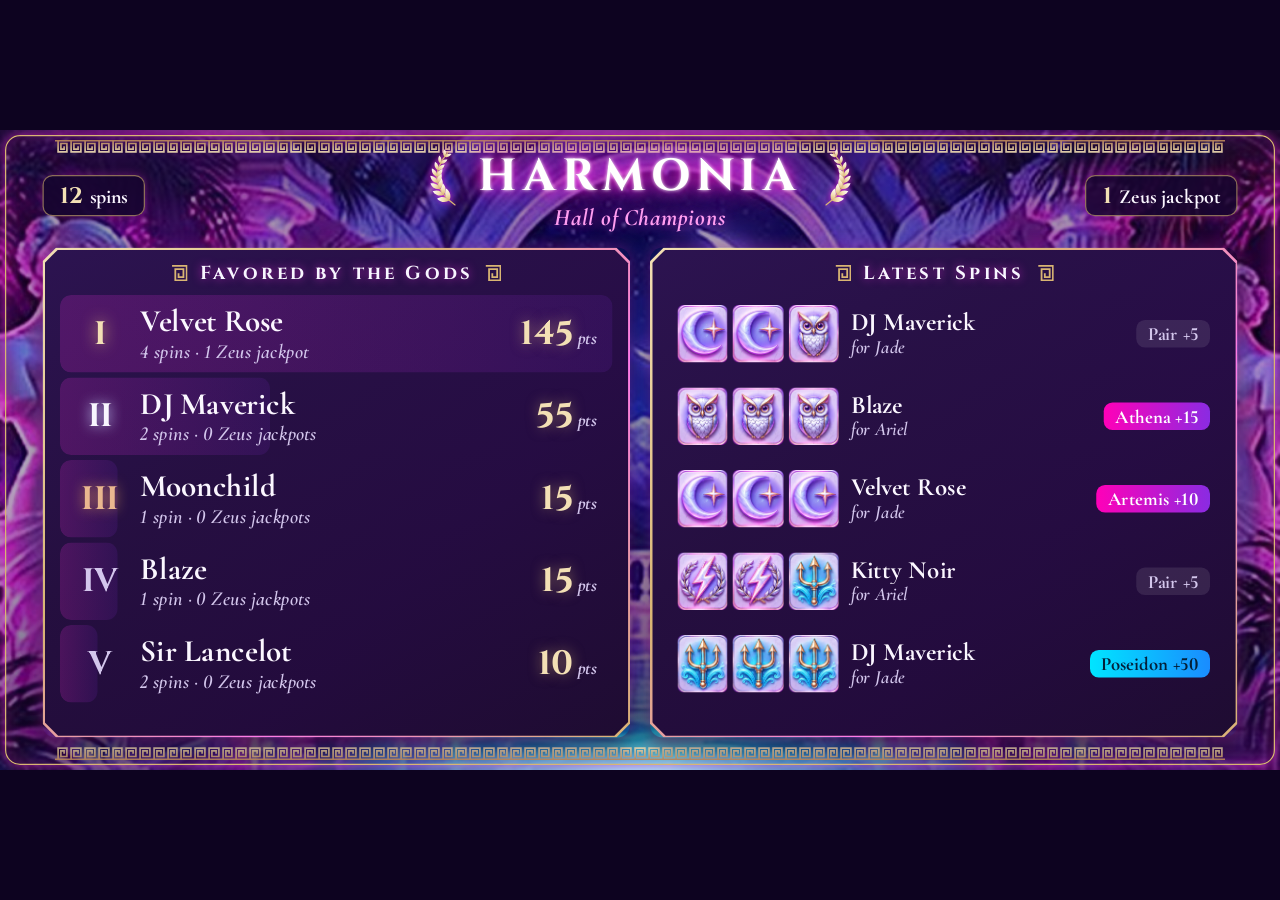
==== commit 3c1e4c05: "Add files via upload" ====
--- a/board.html
+++ b/board.html
@@ -44,8 +44,7 @@
   .spin.new { animation: slide .6s cubic-bezier(.2, 1.3, .4, 1); background: #ffffff10; }
   @keyframes slide { from { transform: translateY(-40px); opacity: 0; } }
   .mini { display: flex; gap: 4px; }
-  .mini div { width: 40px; height: 46px; border-radius: 6px; display: flex; align-items: center; justify-content: center;
-              font-size: 32px; box-shadow: 0 0 0 1.5px var(--marble), 0 0 0 2.5px var(--gold); overflow: hidden; }
+  .mini div { height: 46px; font-size: 46px; overflow: hidden; }
   .mini.rolling div .god { animation: roll .12s linear infinite; filter: blur(1.5px); }
   @keyframes roll { from { transform: translateY(-30px); } to { transform: translateY(30px); } }
   .spin .who .name { font-size: 20px; }
@@ -74,7 +73,7 @@
            background: radial-gradient(60% 60% at 50% 50%, #d9b57340, transparent 70%), linear-gradient(180deg, #1b0738f0, #1b0738c7 45%, #1b0738f0), url("harmonia-hall.jpg") center / cover; }
   #ushow.on { display: block; animation: fadein .4s; }
   #ushow.out { animation: fadeout .5s forwards; }
-  #ugods { position: absolute; left: 0; right: 0; top: 44px; display: flex; justify-content: center; gap: 34px; font-size: 84px; }
+  #ugods { position: absolute; left: 0; right: 0; top: 60px; display: flex; justify-content: center; gap: 22px; font-size: 126px; }
   #ugods span { animation: rise .7s cubic-bezier(.2, 1.6, .4, 1) both, hover 2s ease-in-out infinite alternate; }
   @keyframes rise { from { transform: translateY(70px) scale(.3); opacity: 0; } }
   @keyframes hover { to { translate: 0 -8px; } }
@@ -95,23 +94,23 @@
   .gname { font-family: var(--title-font); font-weight: 700; font-size: 16px; letter-spacing: 1px; color: #fff;
            text-shadow: 0 0 10px var(--neon-pink); white-space: nowrap; overflow: hidden; text-overflow: ellipsis; }
   .greels { display: flex; gap: 8px; justify-content: center; margin: 5px 0 6px; }
-  .gtile .win-box { width: 56px; height: 120px; border-radius: 10px;
+  .gtile .win-box { width: 50px; height: 120px; border-radius: 8px;
                     box-shadow: 0 0 0 2px var(--marble), 0 0 0 3.5px var(--gold), 0 0 14px 3px #ff2ee655, inset 0 0 14px #5a3a9a66; }
   .gtile .win-box.win { box-shadow: 0 0 0 2px #fff, 0 0 0 3.5px var(--wc), 0 0 26px 8px var(--wc); }
   .gtile .win-box::before, .gtile .win-box::after { height: 30px; }
-  .gtile .cell { height: 40px; font-size: 32px; }
+  .gtile .cell { height: 40px; font-size: 38px; }
   .gtag { display: inline-block; }
   .gtag:empty { visibility: hidden; }
   .gtag.pop { animation: pop .5s cubic-bezier(.2, 1.6, .4, 1); }
   @keyframes fadein { from { opacity: 0; } }
   @keyframes fadeout { to { opacity: 0; } }
-  #who { position: absolute; left: 0; right: 0; top: 30px; text-align: center; }
+  #who { position: absolute; left: 0; right: 0; top: 22px; text-align: center; }
   #who .title { font-size: 38px; display: inline-block; }
   #who .subtitle { font-size: 22px; }
-  #reels { position: absolute; left: 0; right: 0; top: 112px; display: flex; justify-content: center; gap: 22px; }
-  .win-box { --wc: #00e5ff; position: relative; width: 210px; height: 270px; border-radius: 12px; overflow: hidden;
+  #reels { position: absolute; left: 0; right: 0; top: 108px; display: flex; justify-content: center; gap: 24px; }
+  .win-box { --wc: #00e5ff; position: relative; width: 112px; height: 285px; border-radius: 12px; overflow: hidden; background: linear-gradient(180deg, #240b4c, #17052f);
              box-shadow: 0 0 0 3px var(--marble), 0 0 0 5.5px var(--gold), 0 0 22px 6px #ff2ee666, 0 10px 30px #000c, inset 0 0 24px #5a3a9a66; }
-  .win-box::before, .win-box::after { content: ""; position: absolute; left: 0; right: 0; height: 68px; z-index: 2; pointer-events: none; }
+  .win-box::before, .win-box::after { content: ""; position: absolute; left: 0; right: 0; height: 74px; z-index: 2; pointer-events: none; }
   .win-box::before { top: 0; background: linear-gradient(#1b0738d9, transparent); }
   .win-box::after { bottom: 0; background: linear-gradient(transparent, #1b0738d9); }
   .win-box.win { box-shadow: 0 0 0 3px #fff, 0 0 0 5.5px var(--wc), 0 0 50px 14px var(--wc), inset 0 0 24px #5a3a9a44; animation: pulse .5s infinite alternate; }
@@ -120,10 +119,10 @@
   @keyframes thud { 40% { transform: translateY(6px); } }
   .strip { position: absolute; left: 0; right: 0; top: 0; will-change: transform; }
   .strip.fast { filter: blur(2.4px); }
-  .cell { height: 90px; display: flex; align-items: center; justify-content: center; font-size: 70px; }
-  .payline { position: absolute; left: 160px; right: 160px; top: 245px; height: 4px; border-radius: 2px; z-index: 3;
+  .cell { height: 95px; display: flex; align-items: center; justify-content: center; font-size: 91px; }
+  .payline { position: absolute; left: 270px; right: 270px; top: 248px; height: 4px; border-radius: 2px; z-index: 3;
              background: linear-gradient(90deg, transparent, var(--neon-pink), var(--gold-light), var(--neon-pink), transparent); opacity: .7; box-shadow: 0 0 10px var(--neon-pink); }
-  #sbanner { position: absolute; left: 60px; right: 60px; top: 398px; height: 56px; display: flex; align-items: center; justify-content: center; gap: 16px; }
+  #sbanner { position: absolute; left: 60px; right: 60px; top: 404px; height: 56px; display: flex; align-items: center; justify-content: center; gap: 16px; }
   #slabel { font-family: var(--title-font); font-weight: 700; font-size: 27px; letter-spacing: 1px; color: var(--gold-light);
             text-shadow: 0 0 10px #d9b573aa, 0 0 26px #ff2ee666; white-space: nowrap; overflow: hidden; text-overflow: ellipsis; max-width: 740px; }
   #slabel.pop, #spts { animation: pop .5s cubic-bezier(.2, 1.6, .4, 1); }
@@ -140,9 +139,9 @@
   <div id="show">
     <div id="who"></div>
     <div id="reels">
-      <div class="win-box marble"><div class="strip"></div></div>
-      <div class="win-box marble"><div class="strip"></div></div>
-      <div class="win-box marble"><div class="strip"></div></div>
+      <div class="win-box"><div class="strip"></div></div>
+      <div class="win-box"><div class="strip"></div></div>
+      <div class="win-box"><div class="strip"></div></div>
     </div>
     <div class="payline"></div>
     <div id="sbanner"><div id="slabel"></div><div id="spts"></div></div>
@@ -186,7 +185,7 @@
   $('last').innerHTML = d.last.length ? d.last.map((s, i) => {
     const cls = s.outcome === 'JACKPOT' ? 'j' : s.outcome === 'POSEIDON' ? 'p' : (s.outcome === 'MISS' || s.outcome === 'PAIR') ? '' : 'w';
     return `<div class="spin${animate && i === 0 ? ' new' : ''}">
-      <div class="mini${animate && i === 0 ? ' rolling' : ''}">${s.reels.map(r => `<div class="marble">${sym(r)}</div>`).join('')}</div>
+      <div class="mini${animate && i === 0 ? ' rolling' : ''}">${s.reels.map(r => `<div>${sym(r)}</div>`).join('')}</div>
       <div class="who"><div class="name">${esc(s.name)}</div><div class="meta">for ${esc(s.dancer)}</div></div>
       <div class="tag ${cls}">${OUTCOMES[s.outcome] || esc(s.outcome)}${s.pts > 0 ? ' +' + s.pts : ''}</div>
     </div>`;
@@ -251,6 +250,7 @@
 const boxes = [...show.querySelectorAll('.win-box')];
 const strips = [...show.querySelectorAll('.strip')];
 const rand = () => Math.random() * GODS.length | 0;
+GODS.forEach((g, i) => { new Image().src = godPic(i); });   // ready before the first spin
 const cell = i => `<div class="cell">${sym(i)}</div>`;
 const around = i => [(i + 5) % 6, i, (i + 1) % 6];
 const RANK = ['JACKPOT', 'POSEIDON', 'APHRODITE', 'DIONYSUS', 'ATHENA', 'ARTEMIS', 'PAIR'];
@@ -328,7 +328,7 @@
   $('slabel').className = ''; $('slabel').textContent = ''; $('spts').style.display = 'none';
   boxes.forEach(b => b.classList.remove('win'));
   show.className = 'on';
-  spinSet(strips, boxes, s.reels, 90, i => 1.6 + i * .45, () => true, my, () => {
+  spinSet(strips, boxes, s.reels, 95, i => 1.6 + i * .45, () => true, my, () => {
     if (markWins(boxes, s.reels)) stage.classList.add('win');
     $('slabel').textContent = label || OUTCOMES[s.outcome] || ''; $('slabel').className = 'pop';
     if (s.pts > 0) { $('spts').textContent = `+${s.pts} pts`; $('spts').style.display = 'block'; }
@@ -358,7 +358,7 @@
   $('gwho').innerHTML = `<div class="title"></div><div class="subtitle">spins the reels for every dancer!</div>`;
   fitText($('gwho').firstChild, payer, 760, 38);
   $('gtiles').innerHTML = group.map(g => `<div class="gtile"><div class="gname">${esc(g.dancer)}</div>
-    <div class="greels">${[0, 1, 2].map(() => '<div class="win-box marble"><div class="strip"></div></div>').join('')}</div>
+    <div class="greels">${[0, 1, 2].map(() => '<div class="win-box"><div class="strip"></div></div>').join('')}</div>
     <div class="gtag"></div></div>`).join('');
   const tiles = [...gshow.querySelectorAll('.gtile')];
   const sts = [...gshow.querySelectorAll('.strip')], bxs = [...gshow.querySelectorAll('.win-box')];
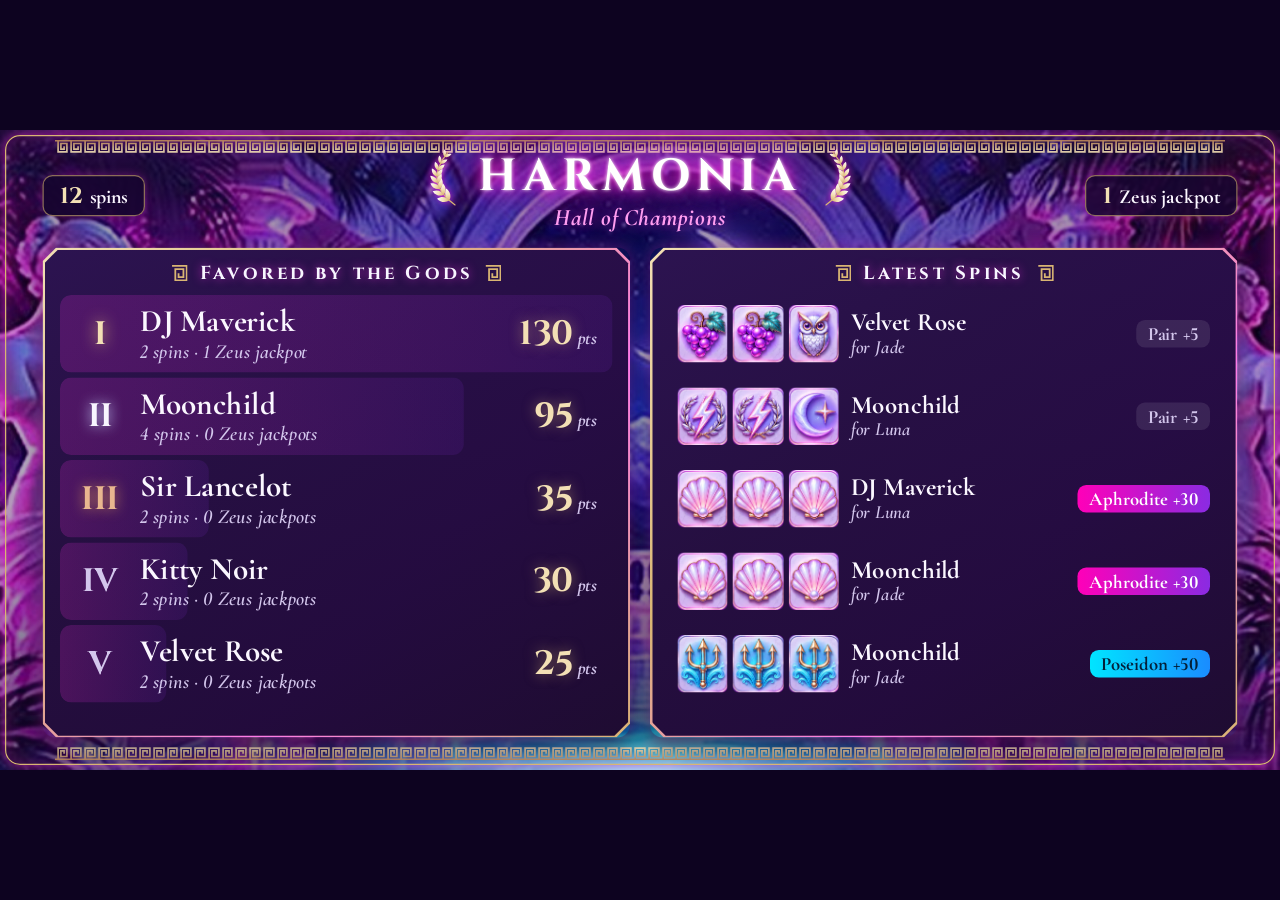
==== commit d8be36a6: "Add files via upload" ====
--- a/board.html
+++ b/board.html
@@ -1,4 +1,5 @@
 <!doctype html>
+<!-- © 2026 Harmonia. All rights reserved. -->
 <html lang="en">
 <head>
 <meta charset="utf-8">
